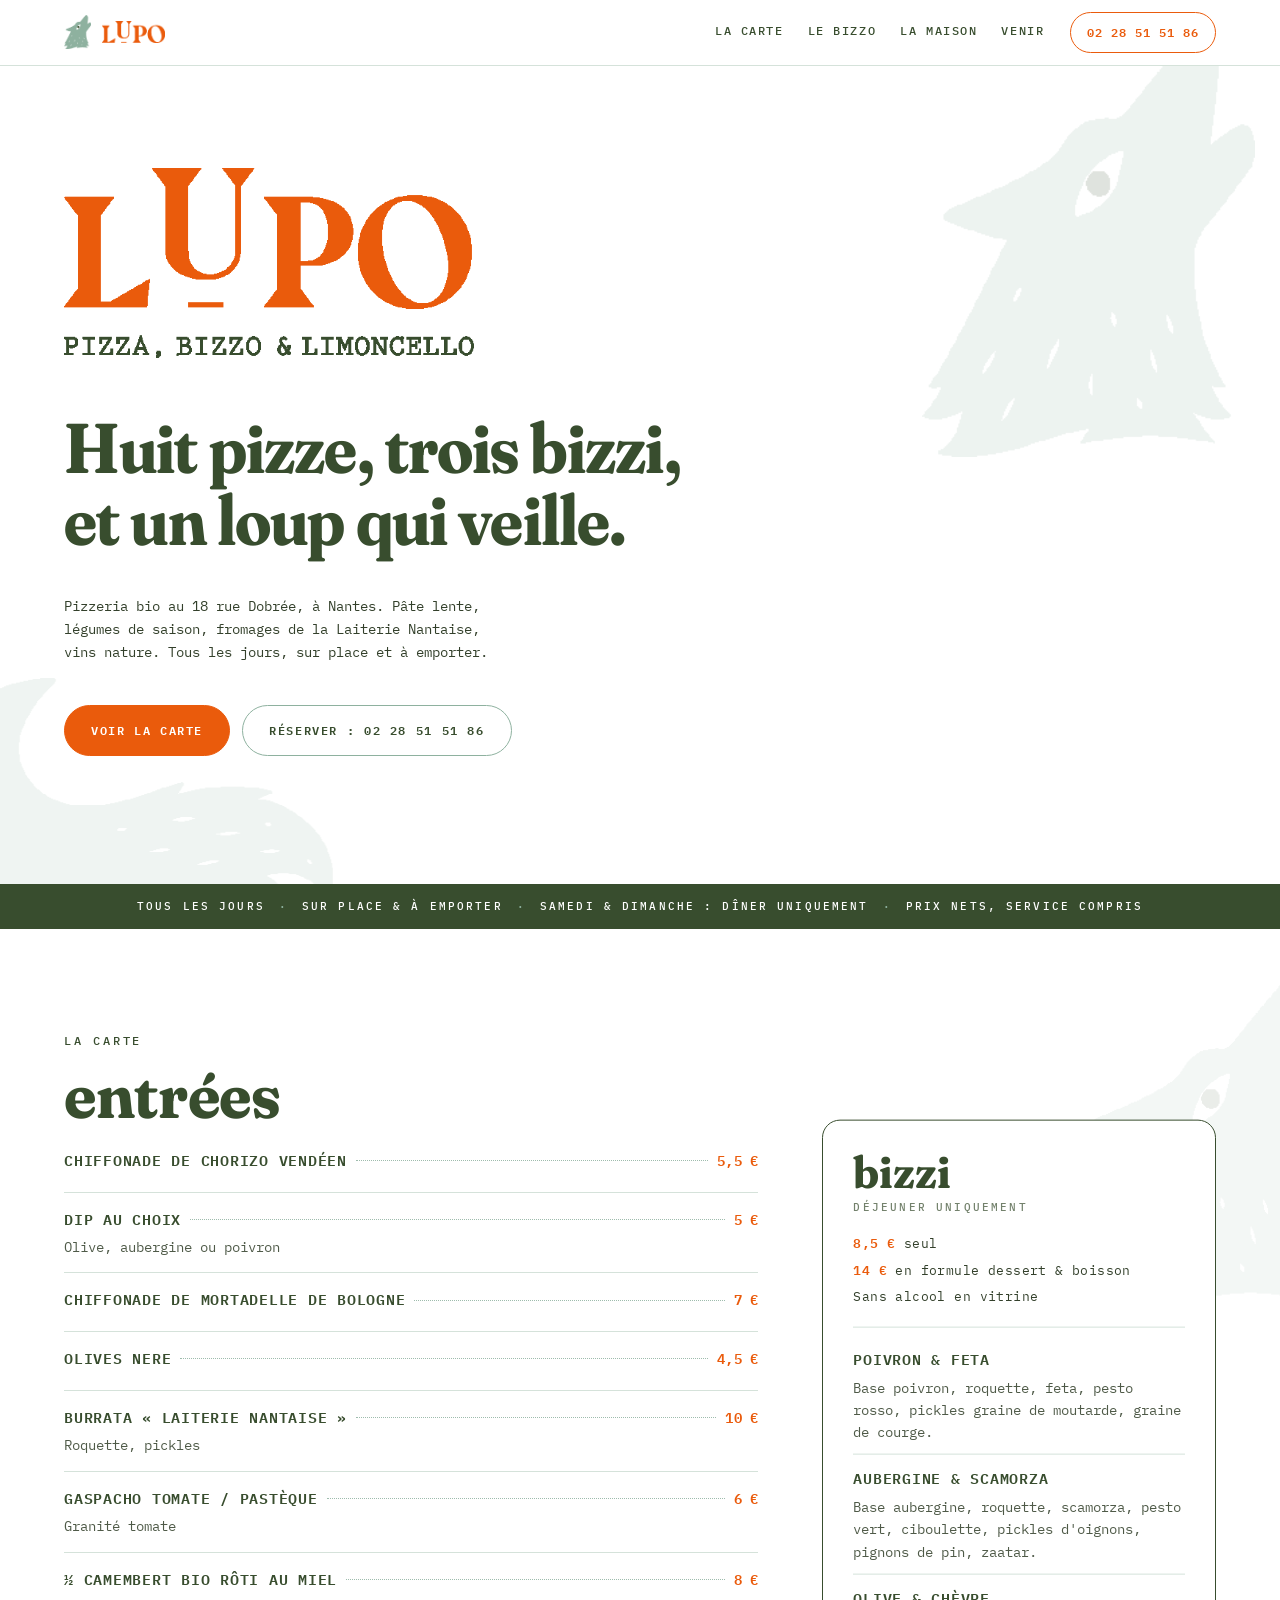
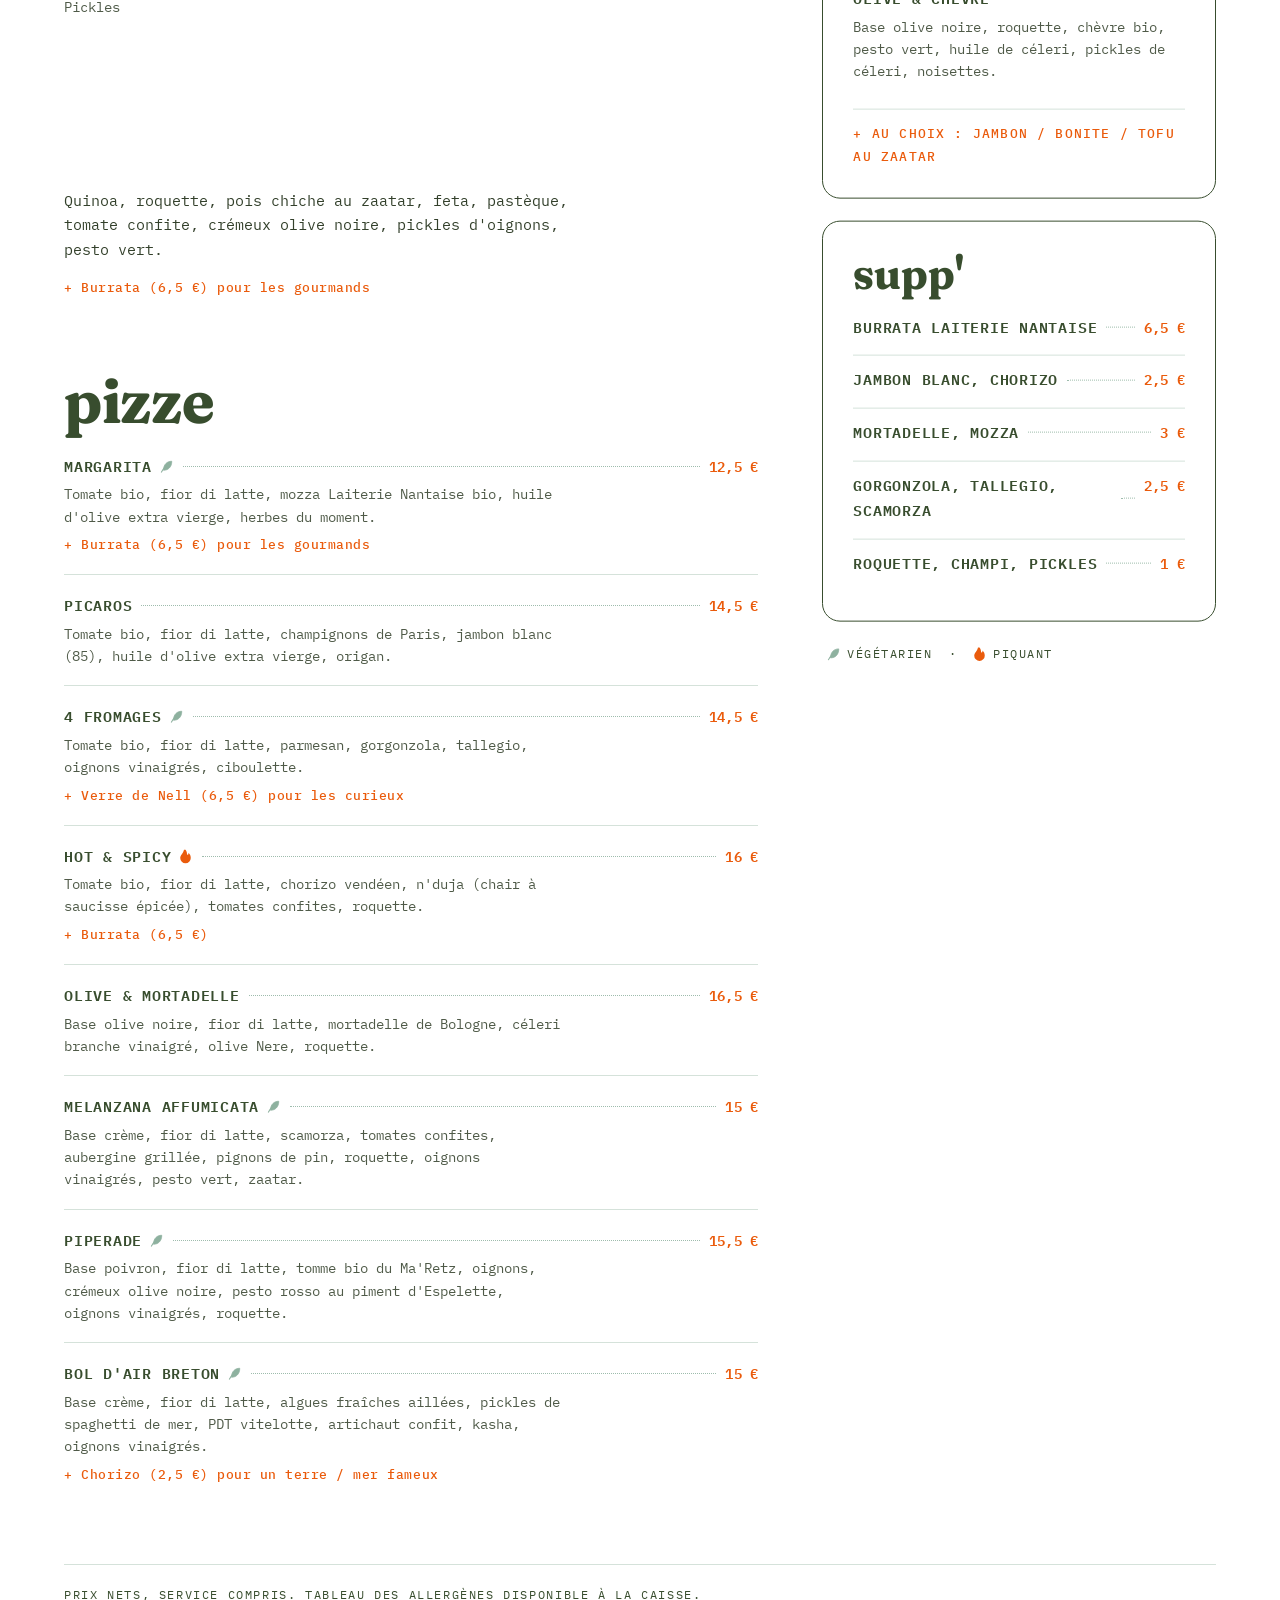
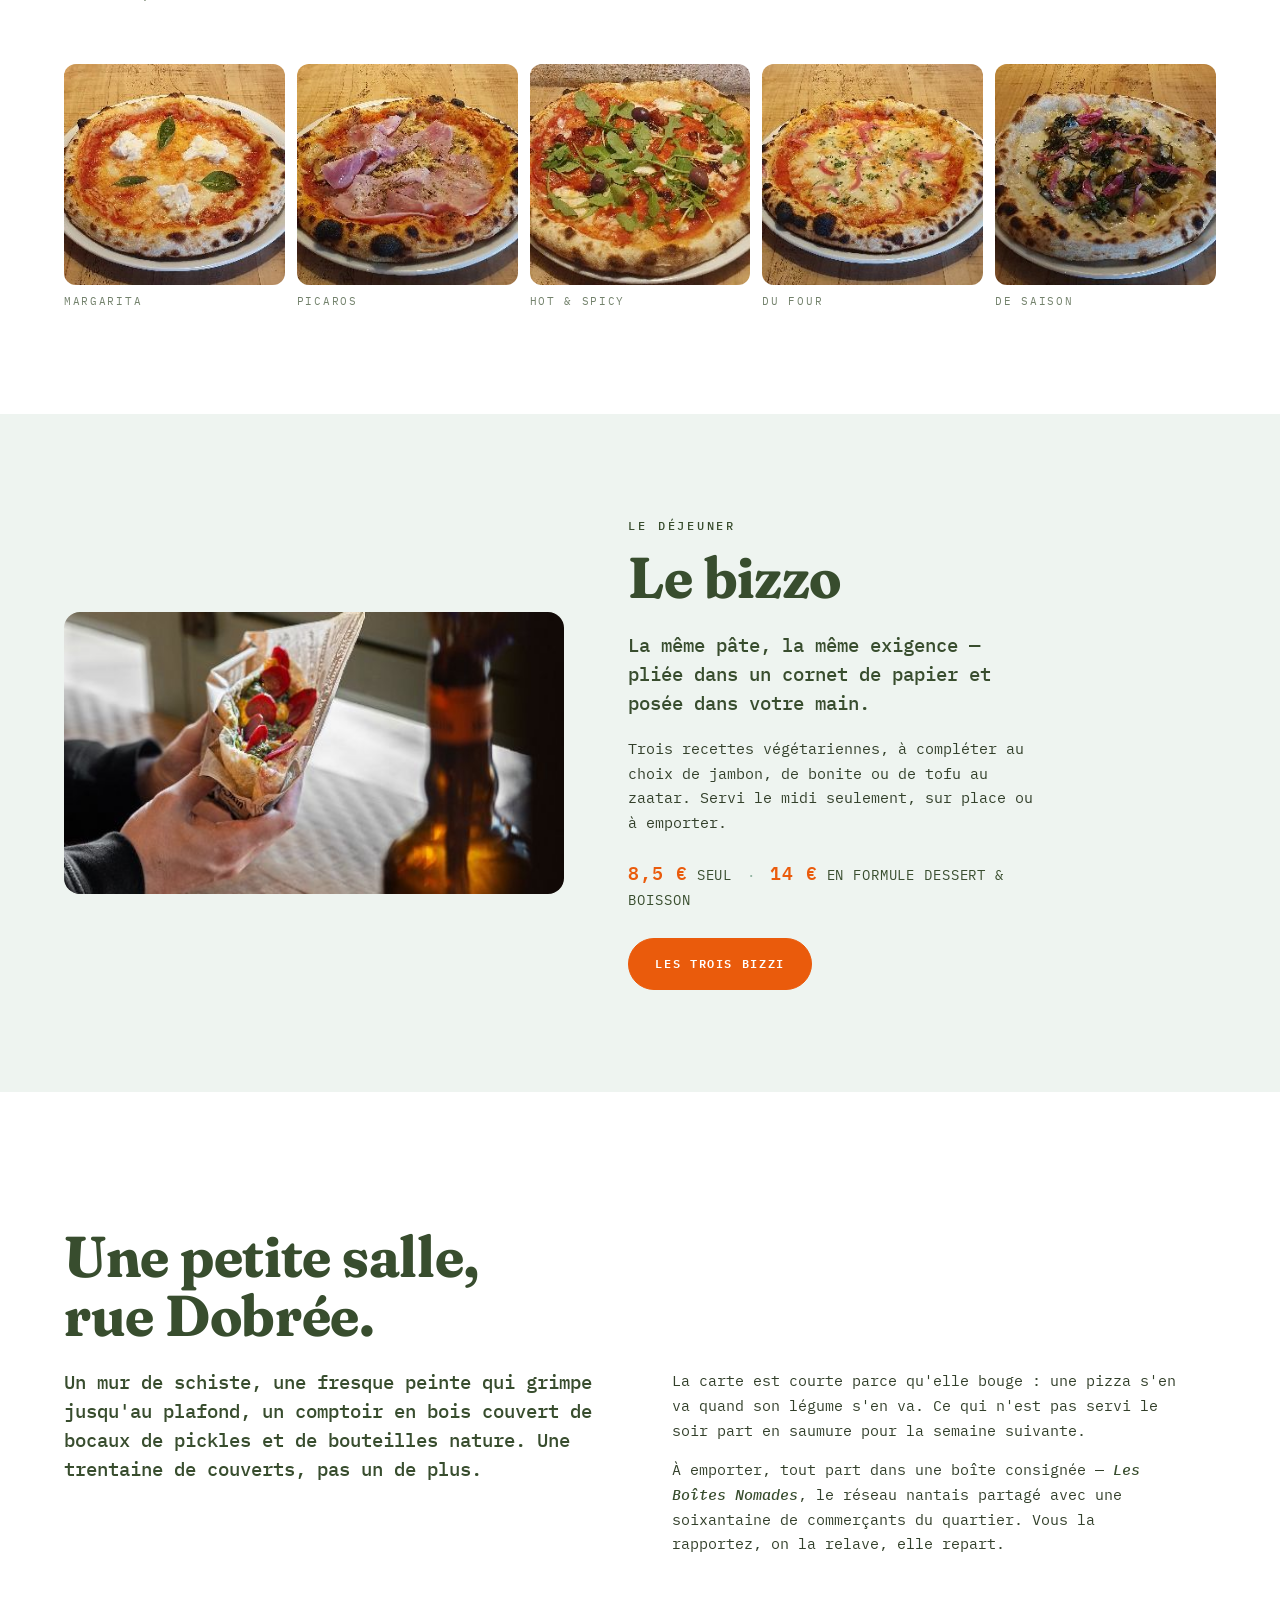
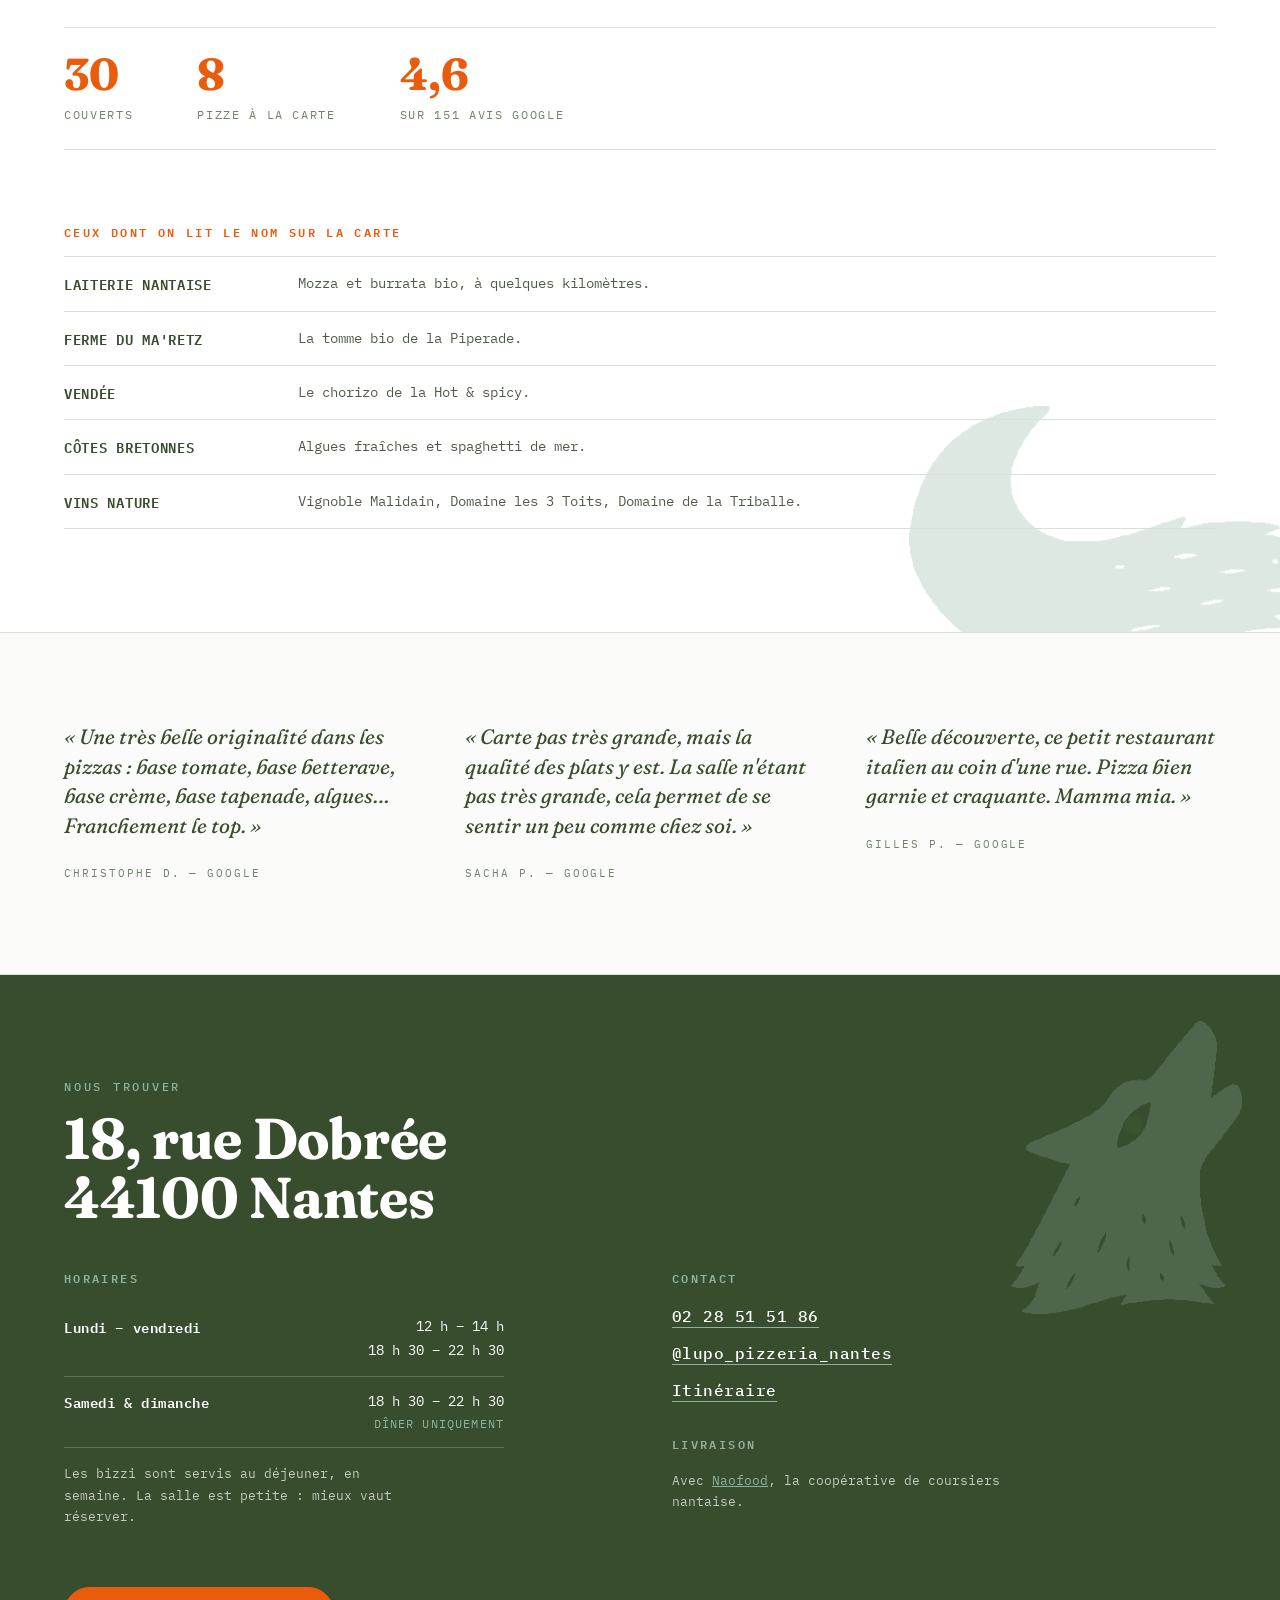
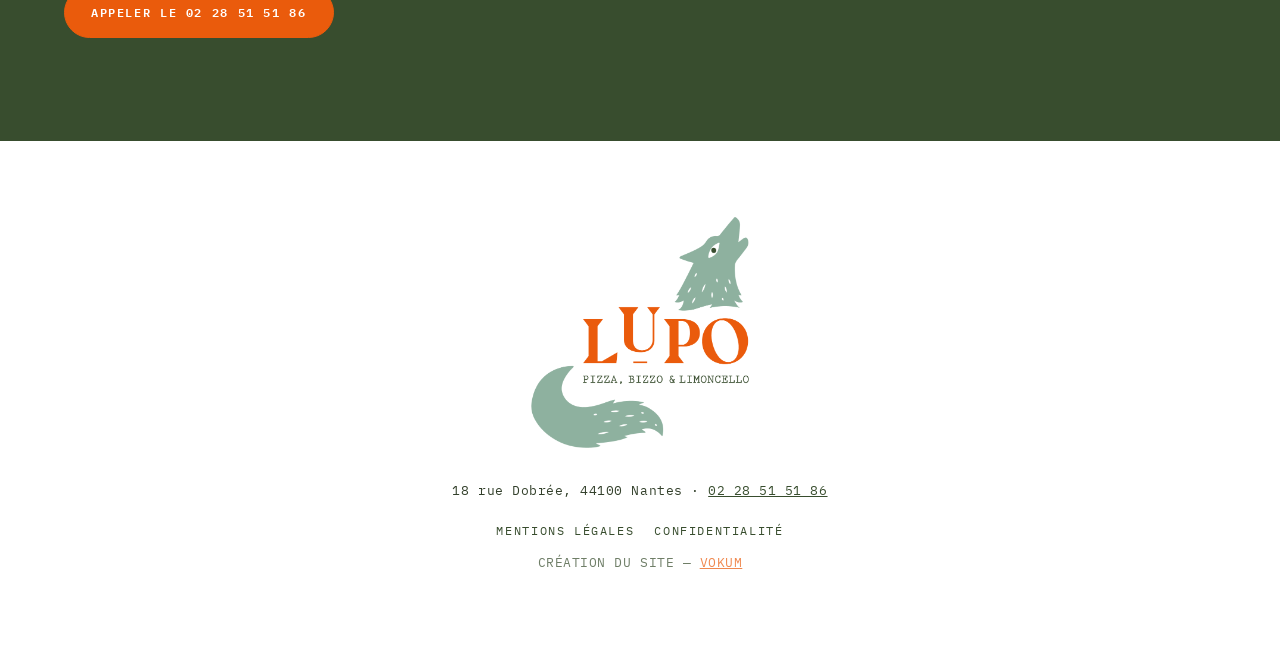
==== index.html @ 1aa76baa "Site Lupo — pizzeria, 18 rue Dobrée Nantes DA « La carte du loup » : palette et typographie tirées d" ====
<!DOCTYPE html>
<html lang="fr">
<head>
<meta charset="UTF-8">
<meta name="viewport" content="width=device-width, initial-scale=1.0">
<title>Lupo — Pizza, bizzo &amp; limoncello · 18 rue Dobrée, Nantes</title>
<meta name="description" content="Lupo, pizzeria bio au 18 rue Dobrée à Nantes. Huit pizze de 12,50 € à 16,50 €, entrées, salade, et les bizzi du déjeuner à 8,50 €. Tous les jours sur place et à emporter.">
<link rel="canonical" href="https://lupo-nantes.fr/">
<meta property="og:type" content="restaurant">
<meta property="og:title" content="Lupo — Pizza, bizzo &amp; limoncello, Nantes">
<meta property="og:description" content="Pizzeria bio au 18 rue Dobrée, Nantes. Huit pizze de saison, les bizzi du déjeuner, vins nature.">
<meta property="og:image" content="https://lupo-nantes.fr/assets/logo-lupo.png">
<meta property="og:locale" content="fr_FR">
<meta name="theme-color" content="#FFFFFF">
<link rel="icon" href="data:image/svg+xml,%3Csvg xmlns='http://www.w3.org/2000/svg' viewBox='0 0 32 32'%3E%3Crect width='32' height='32' fill='%23EA5B0C'/%3E%3Cpath d='M6 24l6-14 3 5 4-9 2 7 4-3-2 8 3 6z' fill='%238EB19F'/%3E%3C/svg%3E">
<link rel="preload" as="image" href="assets/loup-tete.png">
<link rel="preload" as="image" href="assets/lupo-seul.png">
<link rel="preconnect" href="https://fonts.googleapis.com">
<link rel="preconnect" href="https://fonts.gstatic.com" crossorigin>
<link href="https://fonts.googleapis.com/css2?family=Fraunces:opsz,wght,SOFT,WONK@9..144,300..900,0..100,0..1&family=IBM+Plex+Mono:wght@300;400;500;600&display=swap" rel="stylesheet">
<link rel="stylesheet" href="styles.css">
<script type="application/ld+json">
{
  "@context": "https://schema.org",
  "@type": "Restaurant",
  "name": "Lupo",
  "alternateName": "Lupo — Pizza, bizzo & limoncello",
  "servesCuisine": ["Pizza", "Italien"],
  "priceRange": "€€",
  "telephone": "+33228515186",
  "url": "https://lupo-nantes.fr/",
  "sameAs": ["https://www.instagram.com/lupo_pizzeria_nantes/"],
  "image": "https://lupo-nantes.fr/assets/logo-lupo.png",
  "address": {
    "@type": "PostalAddress",
    "streetAddress": "18 rue Dobrée",
    "addressLocality": "Nantes",
    "postalCode": "44100",
    "addressCountry": "FR"
  },
  "geo": { "@type": "GeoCoordinates", "latitude": 47.2101079, "longitude": -1.5704548 },
  "acceptsReservations": "True",
  "aggregateRating": { "@type": "AggregateRating", "ratingValue": "4.6", "reviewCount": "151" },
  "openingHoursSpecification": [
    { "@type": "OpeningHoursSpecification", "dayOfWeek": ["Monday","Tuesday","Wednesday","Thursday","Friday"], "opens": "12:00", "closes": "14:00" },
    { "@type": "OpeningHoursSpecification", "dayOfWeek": ["Monday","Tuesday","Wednesday","Thursday","Friday","Saturday","Sunday"], "opens": "18:30", "closes": "22:30" }
  ]
}
</script>
</head>
<body>

<div class="intro" id="intro" aria-hidden="true">
  <div class="intro-fond"></div>
  <div class="intro-panneau">
    <img class="intro-loup" src="assets/loup-tete.png" alt="" width="248" height="316">
    <img class="intro-mot" src="assets/lupo-seul.png" alt="" width="555" height="192">
    <div class="intro-trait"></div>
    <p class="intro-sign">Pizza, bizzo &amp; limoncello</p>
  </div>
</div>

<a class="skip" href="#carte">Aller à la carte</a>

<header class="tete" id="haut">
  <a class="marque" href="#haut" aria-label="Lupo — accueil">
    <img src="assets/loup-tete.png" alt="" width="248" height="316" class="marque-loup">
    <img src="assets/lupo-seul.png" alt="Lupo" width="555" height="192" class="marque-mot">
  </a>
  <nav class="nav" aria-label="Navigation principale">
    <a href="#carte">La carte</a>
    <a href="#bizzo">Le bizzo</a>
    <a href="#maison">La maison</a>
    <a href="#venir">Venir</a>
  </nav>
  <a class="tel" href="tel:+33228515186">02 28 51 51 86</a>
</header>

<main>

<!-- ═══ HERO ═══ -->
<section class="hero" aria-labelledby="h1">
  <img class="filigrane filigrane-tete" src="assets/loup-tete.png" alt="" width="248" height="316" aria-hidden="true">
  <img class="filigrane filigrane-queue" src="assets/loup-queue.png" alt="" width="445" height="277" aria-hidden="true">

  <div class="hero-in">
    <img class="hero-logo" src="assets/mot-lupo.png" alt="Lupo — pizza, bizzo &amp; limoncello" width="558" height="259">
    <h1 id="h1" class="hero-titre">Huit pizze, trois bizzi,<br>et un loup qui veille.</h1>
    <p class="hero-lede">Pizzeria bio au 18&nbsp;rue&nbsp;Dobrée, à Nantes. Pâte lente, légumes de saison, fromages de la Laiterie&nbsp;Nantaise, vins nature. Tous les jours, sur place et à emporter.</p>
    <div class="hero-actions">
      <a class="bt bt-plein" href="#carte">Voir la carte</a>
      <a class="bt bt-vide" href="tel:+33228515186">Réserver&nbsp;: 02 28 51 51 86</a>
    </div>
  </div>
</section>

<!-- ═══ BANDEAU ═══ -->
<div class="bandeau">
  <p><span>Tous les jours</span><i aria-hidden="true">·</i><span>Sur place &amp; à emporter</span><i aria-hidden="true">·</i><span>Samedi &amp; dimanche&nbsp;: dîner uniquement</span><i aria-hidden="true">·</i><span>Prix nets, service compris</span></p>
</div>

<!-- ═══ LA CARTE ═══ -->
<section class="carte" id="carte" aria-labelledby="t-carte">
  <img class="filigrane filigrane-carte" src="assets/loup-tete.png" alt="" width="248" height="316" aria-hidden="true">

  <p class="oeil">La carte</p>
  <h2 id="t-carte" class="sr">La carte</h2>

  <div class="carte-grille">

    <div class="carte-col">

      <!-- entrées -->
      <section class="bloc" aria-labelledby="t-entrees">
        <h3 id="t-entrees" class="display">entrées</h3>
        <ul class="liste" role="list">
          <li><p class="ligne"><span class="nom">Chiffonade de chorizo vendéen</span><span class="fil" aria-hidden="true"></span><span class="prix">5,5 €</span></p></li>
          <li><p class="ligne"><span class="nom">Dip au choix</span><span class="fil" aria-hidden="true"></span><span class="prix">5 €</span></p><p class="ing">Olive, aubergine ou poivron</p></li>
          <li><p class="ligne"><span class="nom">Chiffonade de mortadelle de Bologne</span><span class="fil" aria-hidden="true"></span><span class="prix">7 €</span></p></li>
          <li><p class="ligne"><span class="nom">Olives Nere</span><span class="fil" aria-hidden="true"></span><span class="prix">4,5 €</span></p></li>
          <li><p class="ligne"><span class="nom">Burrata « Laiterie Nantaise »</span><span class="fil" aria-hidden="true"></span><span class="prix">10 €</span></p><p class="ing">Roquette, pickles</p></li>
          <li><p class="ligne"><span class="nom">Gaspacho tomate / pastèque</span><span class="fil" aria-hidden="true"></span><span class="prix">6 €</span></p><p class="ing">Granité tomate</p></li>
          <li><p class="ligne"><span class="nom">½ camembert bio rôti au miel</span><span class="fil" aria-hidden="true"></span><span class="prix">8 €</span></p><p class="ing">Pickles</p></li>
        </ul>
      </section>

      <!-- salade -->
      <section class="bloc" aria-labelledby="t-salade">
        <h3 id="t-salade" class="display">salade <span class="display-prix">15 €</span></h3>
        <p class="ing ing-large">Quinoa, roquette, pois chiche au zaatar, feta, pastèque, tomate confite, crémeux olive noire, pickles d'oignons, pesto vert.</p>
        <p class="plus">+ Burrata (6,5 €) pour les gourmands</p>
      </section>

      <!-- pizze -->
      <section class="bloc" aria-labelledby="t-pizze">
        <h3 id="t-pizze" class="display">pizze</h3>
        <ul class="liste liste-pizze" role="list">

          <li>
            <p class="ligne"><span class="nom">Margarita <svg class="pic pic-veg" viewBox="0 0 20 20" aria-label="végétarien" role="img"><path d="M17 3c0 8-5 12-11 12 0-8 5-12 11-12z"/><path d="M3 18C6 12 11 7 16 4" fill="none" stroke-width="1.4"/></svg></span><span class="fil" aria-hidden="true"></span><span class="prix">12,5 €</span></p>
            <p class="ing">Tomate bio, fior di latte, mozza Laiterie Nantaise bio, huile d'olive extra vierge, herbes du moment.</p>
            <p class="plus">+ Burrata (6,5 €) pour les gourmands</p>
          </li>

          <li>
            <p class="ligne"><span class="nom">Picaros</span><span class="fil" aria-hidden="true"></span><span class="prix">14,5 €</span></p>
            <p class="ing">Tomate bio, fior di latte, champignons de Paris, jambon blanc (85), huile d'olive extra vierge, origan.</p>
          </li>

          <li>
            <p class="ligne"><span class="nom">4 fromages <svg class="pic pic-veg" viewBox="0 0 20 20" aria-label="végétarien" role="img"><path d="M17 3c0 8-5 12-11 12 0-8 5-12 11-12z"/><path d="M3 18C6 12 11 7 16 4" fill="none" stroke-width="1.4"/></svg></span><span class="fil" aria-hidden="true"></span><span class="prix">14,5 €</span></p>
            <p class="ing">Tomate bio, fior di latte, parmesan, gorgonzola, tallegio, oignons vinaigrés, ciboulette.</p>
            <p class="plus">+ Verre de Nell (6,5 €) pour les curieux</p>
          </li>

          <li>
            <p class="ligne"><span class="nom">Hot &amp; spicy <svg class="pic pic-feu" viewBox="0 0 20 20" aria-label="piquant" role="img"><path d="M10 1c3 4 1 5 3 7 1-1 1-2 1-3 2 2 3 4 3 7a7 7 0 1 1-14 0c0-4 4-6 5-11z"/></svg></span><span class="fil" aria-hidden="true"></span><span class="prix">16 €</span></p>
            <p class="ing">Tomate bio, fior di latte, chorizo vendéen, n'duja (chair à saucisse épicée), tomates confites, roquette.</p>
            <p class="plus">+ Burrata (6,5 €)</p>
          </li>

          <li>
            <p class="ligne"><span class="nom">Olive &amp; mortadelle</span><span class="fil" aria-hidden="true"></span><span class="prix">16,5 €</span></p>
            <p class="ing">Base olive noire, fior di latte, mortadelle de Bologne, céleri branche vinaigré, olive Nere, roquette.</p>
          </li>

          <li>
            <p class="ligne"><span class="nom">Melanzana affumicata <svg class="pic pic-veg" viewBox="0 0 20 20" aria-label="végétarien" role="img"><path d="M17 3c0 8-5 12-11 12 0-8 5-12 11-12z"/><path d="M3 18C6 12 11 7 16 4" fill="none" stroke-width="1.4"/></svg></span><span class="fil" aria-hidden="true"></span><span class="prix">15 €</span></p>
            <p class="ing">Base crème, fior di latte, scamorza, tomates confites, aubergine grillée, pignons de pin, roquette, oignons vinaigrés, pesto vert, zaatar.</p>
          </li>

          <li>
            <p class="ligne"><span class="nom">Piperade <svg class="pic pic-veg" viewBox="0 0 20 20" aria-label="végétarien" role="img"><path d="M17 3c0 8-5 12-11 12 0-8 5-12 11-12z"/><path d="M3 18C6 12 11 7 16 4" fill="none" stroke-width="1.4"/></svg></span><span class="fil" aria-hidden="true"></span><span class="prix">15,5 €</span></p>
            <p class="ing">Base poivron, fior di latte, tomme bio du Ma'Retz, oignons, crémeux olive noire, pesto rosso au piment d'Espelette, oignons vinaigrés, roquette.</p>
          </li>

          <li>
            <p class="ligne"><span class="nom">Bol d'air breton <svg class="pic pic-veg" viewBox="0 0 20 20" aria-label="végétarien" role="img"><path d="M17 3c0 8-5 12-11 12 0-8 5-12 11-12z"/><path d="M3 18C6 12 11 7 16 4" fill="none" stroke-width="1.4"/></svg></span><span class="fil" aria-hidden="true"></span><span class="prix">15 €</span></p>
            <p class="ing">Base crème, fior di latte, algues fraîches aillées, pickles de spaghetti de mer, PDT vitelotte, artichaut confit, kasha, oignons vinaigrés.</p>
            <p class="plus">+ Chorizo (2,5 €) pour un terre / mer fameux</p>
          </li>

        </ul>
      </section>
    </div>

    <aside class="carte-cote" aria-label="Bizzi et suppléments">

      <section class="cadre" aria-labelledby="t-bizzi">
        <div class="cadre-tete">
          <h3 id="t-bizzi" class="display">bizzi</h3>
          <p class="mention">Déjeuner uniquement</p>
        </div>
        <ul class="tarifs" role="list">
          <li><strong>8,5 €</strong> seul</li>
          <li><strong>14 €</strong> en formule dessert &amp; boisson</li>
          <li>Sans alcool en vitrine</li>
        </ul>
        <ul class="liste liste-serree" role="list">
          <li>
            <p class="ligne"><span class="nom">Poivron &amp; feta</span></p>
            <p class="ing">Base poivron, roquette, feta, pesto rosso, pickles graine de moutarde, graine de courge.</p>
          </li>
          <li>
            <p class="ligne"><span class="nom">Aubergine &amp; scamorza</span></p>
            <p class="ing">Base aubergine, roquette, scamorza, pesto vert, ciboulette, pickles d'oignons, pignons de pin, zaatar.</p>
          </li>
          <li>
            <p class="ligne"><span class="nom">Olive &amp; chèvre</span></p>
            <p class="ing">Base olive noire, roquette, chèvre bio, pesto vert, huile de céleri, pickles de céleri, noisettes.</p>
          </li>
        </ul>
        <p class="plus plus-fort">+ Au choix&nbsp;: jambon / bonite / tofu au zaatar</p>
      </section>

      <section class="cadre" aria-labelledby="t-supp">
        <h3 id="t-supp" class="display">supp'</h3>
        <ul class="liste liste-serree" role="list">
          <li><p class="ligne"><span class="nom">Burrata Laiterie Nantaise</span><span class="fil" aria-hidden="true"></span><span class="prix">6,5 €</span></p></li>
          <li><p class="ligne"><span class="nom">Jambon blanc, chorizo</span><span class="fil" aria-hidden="true"></span><span class="prix">2,5 €</span></p></li>
          <li><p class="ligne"><span class="nom">Mortadelle, mozza</span><span class="fil" aria-hidden="true"></span><span class="prix">3 €</span></p></li>
          <li><p class="ligne"><span class="nom">Gorgonzola, tallegio, scamorza</span><span class="fil" aria-hidden="true"></span><span class="prix">2,5 €</span></p></li>
          <li><p class="ligne"><span class="nom">Roquette, champi, pickles</span><span class="fil" aria-hidden="true"></span><span class="prix">1 €</span></p></li>
        </ul>
      </section>

      <p class="legende"><svg class="pic pic-veg" viewBox="0 0 20 20" aria-hidden="true"><path d="M17 3c0 8-5 12-11 12 0-8 5-12 11-12z"/><path d="M3 18C6 12 11 7 16 4" fill="none" stroke-width="1.4"/></svg> Végétarien &nbsp;·&nbsp; <svg class="pic pic-feu" viewBox="0 0 20 20" aria-hidden="true"><path d="M10 1c3 4 1 5 3 7 1-1 1-2 1-3 2 2 3 4 3 7a7 7 0 1 1-14 0c0-4 4-6 5-11z"/></svg> Piquant</p>
    </aside>

  </div>

  <p class="pied-carte">Prix nets, service compris. Tableau des allergènes disponible à la caisse.</p>

  <div class="planche" aria-label="Quelques pizze de la carte">
    <figure><img src="photos/margarita.jpg" alt="Margarita : tomate bio, fior di latte, mozza Laiterie Nantaise" width="256" height="256" loading="lazy" decoding="async"><figcaption>Margarita</figcaption></figure>
    <figure><img src="photos/picaros.jpg" alt="Picaros : champignons de Paris et jambon blanc" width="256" height="256" loading="lazy" decoding="async"><figcaption>Picaros</figcaption></figure>
    <figure><img src="photos/hot-spicy.jpg" alt="Hot &amp; spicy : chorizo vendéen, n'duja, roquette" width="256" height="256" loading="lazy" decoding="async"><figcaption>Hot &amp; spicy</figcaption></figure>
    <figure><img src="photos/pizza-03.jpg" alt="Pizza sortie du four chez Lupo" width="256" height="256" loading="lazy" decoding="async"><figcaption>Du four</figcaption></figure>
    <figure><img src="photos/pizza-05.jpg" alt="Pizza de saison chez Lupo" width="256" height="256" loading="lazy" decoding="async"><figcaption>De saison</figcaption></figure>
  </div>
</section>

<!-- ═══ LE BIZZO ═══ -->
<section class="bizzo" id="bizzo" aria-labelledby="t-bizzo">
  <figure class="bizzo-img">
    <img src="photos/bizzo.jpg" alt="Un bizzo Lupo, plié dans son cornet de papier et tenu à la main" width="480" height="270" loading="lazy" decoding="async">
  </figure>
  <div class="bizzo-txt">
    <p class="oeil">Le déjeuner</p>
    <h2 id="t-bizzo" class="display display-h2">Le bizzo</h2>
    <p class="chapo">La même pâte, la même exigence — pliée dans un cornet de papier et posée dans votre main.</p>
    <p class="ing ing-large">Trois recettes végétariennes, à compléter au choix de jambon, de bonite ou de tofu au zaatar. Servi le midi seulement, sur place ou à emporter.</p>
    <p class="prix-fort"><strong>8,5 €</strong> seul <i aria-hidden="true">·</i> <strong>14 €</strong> en formule dessert &amp; boisson</p>
    <a class="bt bt-plein" href="#carte">Les trois bizzi</a>
  </div>
</section>

<!-- ═══ LA MAISON ═══ -->
<section class="maison" id="maison" aria-labelledby="t-maison">
  <img class="filigrane filigrane-maison" src="assets/loup-queue.png" alt="" width="445" height="277" aria-hidden="true">
  <div class="maison-in">
    <p class="oeil">La maison</p>
    <h2 id="t-maison" class="display display-h2">Une petite salle,<br>rue Dobrée.</h2>

    <div class="maison-cols">
      <p class="chapo">Un mur de schiste, une fresque peinte qui grimpe jusqu'au plafond, un comptoir en bois couvert de bocaux de pickles et de bouteilles nature. Une trentaine de couverts, pas un de plus.</p>
      <div>
        <p class="ing ing-large">La carte est courte parce qu'elle bouge&nbsp;: une pizza s'en va quand son légume s'en va. Ce qui n'est pas servi le soir part en saumure pour la semaine suivante.</p>
        <p class="ing ing-large">À emporter, tout part dans une boîte consignée — <em>Les Boîtes Nomades</em>, le réseau nantais partagé avec une soixantaine de commerçants du quartier. Vous la rapportez, on la relave, elle repart.</p>
      </div>
    </div>

    <ul class="chiffres" role="list">
      <li><strong>30</strong><span>couverts</span></li>
      <li><strong>8</strong><span>pizze à la carte</span></li>
      <li><strong>4,6</strong><span>sur 151 avis Google</span></li>
    </ul>

    <h3 class="sous-titre">Ceux dont on lit le nom sur la carte</h3>
    <ul class="meute" role="list">
      <li><span class="mn">Laiterie Nantaise</span><span class="md">Mozza et burrata bio, à quelques kilomètres.</span></li>
      <li><span class="mn">Ferme du Ma'Retz</span><span class="md">La tomme bio de la Piperade.</span></li>
      <li><span class="mn">Vendée</span><span class="md">Le chorizo de la Hot &amp; spicy.</span></li>
      <li><span class="mn">Côtes bretonnes</span><span class="md">Algues fraîches et spaghetti de mer.</span></li>
      <li><span class="mn">Vins nature</span><span class="md">Vignoble Malidain, Domaine les 3 Toits, Domaine de la Triballe.</span></li>
    </ul>
  </div>
</section>

<!-- ═══ AVIS ═══ -->
<section class="avis" aria-labelledby="t-avis">
  <h2 id="t-avis" class="sr">Ce qu'on en dit</h2>
  <blockquote>
    <p>Une très belle originalité dans les pizzas&nbsp;: base tomate, base betterave, base crème, base tapenade, algues… Franchement le top.</p>
    <cite>Christophe D. — Google</cite>
  </blockquote>
  <blockquote>
    <p>Carte pas très grande, mais la qualité des plats y est. La salle n'étant pas très grande, cela permet de se sentir un peu comme chez soi.</p>
    <cite>Sacha P. — Google</cite>
  </blockquote>
  <blockquote>
    <p>Belle découverte, ce petit restaurant italien au coin d'une rue. Pizza bien garnie et craquante. Mamma mia.</p>
    <cite>Gilles P. — Google</cite>
  </blockquote>
</section>

<!-- ═══ VENIR ═══ -->
<section class="venir" id="venir" aria-labelledby="t-venir">
  <img class="filigrane filigrane-venir" src="assets/loup-tete.png" alt="" width="248" height="316" aria-hidden="true">
  <div class="venir-in">
    <p class="oeil oeil-clair">Nous trouver</p>
    <h2 id="t-venir" class="display display-h2">18, rue Dobrée<br>44100 Nantes</h2>

    <div class="venir-cols">
      <div>
        <h3 class="sous-titre sous-titre-clair">Horaires</h3>
        <table class="horaires">
          <tbody>
            <tr><th scope="row">Lundi – vendredi</th><td>12 h – 14 h<br>18 h 30 – 22 h 30</td></tr>
            <tr><th scope="row">Samedi &amp; dimanche</th><td>18 h 30 – 22 h 30<br><span class="note">Dîner uniquement</span></td></tr>
          </tbody>
        </table>
        <p class="note">Les bizzi sont servis au déjeuner, en semaine. La salle est petite&nbsp;: mieux vaut réserver.</p>
      </div>
      <div>
        <h3 class="sous-titre sous-titre-clair">Contact</h3>
        <p class="lien-fort"><a href="tel:+33228515186">02 28 51 51 86</a></p>
        <p class="lien-fort"><a href="https://www.instagram.com/lupo_pizzeria_nantes/" target="_blank" rel="noopener">@lupo_pizzeria_nantes</a></p>
        <p class="lien-fort"><a href="https://www.google.com/maps/search/?api=1&amp;query=Lupo%2C+18+rue+Dobr%C3%A9e%2C+44100+Nantes" target="_blank" rel="noopener">Itinéraire</a></p>
        <h3 class="sous-titre sous-titre-clair sous-titre-espace">Livraison</h3>
        <p class="note">Avec <a href="https://naofood.coopcycle.org/fr/restaurant/170-lupo" target="_blank" rel="noopener">Naofood</a>, la coopérative de coursiers nantaise.</p>
      </div>
    </div>

    <a class="bt bt-orange" href="tel:+33228515186">Appeler le 02 28 51 51 86</a>
  </div>
</section>

</main>

<footer class="pied">
  <img class="pied-logo" src="assets/logo-lupo.png" alt="Lupo — pizza, bizzo &amp; limoncello" width="732" height="777" loading="lazy">
  <p>18 rue Dobrée, 44100 Nantes · <a href="tel:+33228515186">02 28 51 51 86</a></p>
  <nav class="pied-legal" aria-label="Liens légaux">
    <a href="mentions-legales.html">Mentions légales</a>
    <a href="confidentialite.html">Confidentialité</a>
  </nav>
  <p class="pied-credit">Création du site — <a href="https://vokumagency.com" target="_blank" rel="noopener">Vokum</a></p>
</footer>

<nav class="pouce" aria-label="Actions rapides">
  <a href="tel:+33228515186">Appeler</a>
  <a href="#carte">La carte</a>
  <a href="https://www.google.com/maps/search/?api=1&amp;query=Lupo%2C+18+rue+Dobr%C3%A9e%2C+44100+Nantes" target="_blank" rel="noopener">Itinéraire</a>
</nav>

<script src="script.js"></script>
</body>
</html>
---- styles.css ----
/* ═══════════════════════════════════════════
   LUPO — « La carte du loup »
   Blanc, sauge, orange. Fraunces + IBM Plex Mono.
   Palette relevée directement sur le logo.
   ═══════════════════════════════════════════ */

:root{
  --blanc:#FFFFFF;
  --papier:#FBFCFA;
  --sauge:#8EB19F;
  --sauge-clair:#D5E2DA;
  --sauge-pale:#EEF4F0;
  --orange:#EA5B0C;
  --vert:#384D2E;
  --vert-fonce:#2A3A22;
  --encre:#33402B;

  --gap:clamp(20px,5vw,72px);
  --ease:cubic-bezier(.2,.6,.3,1);

  --mono:"IBM Plex Mono",ui-monospace,SFMono-Regular,Menlo,monospace;
  --disp:"Fraunces",Georgia,serif;
}

*,*::before,*::after{box-sizing:border-box}
html{scroll-behavior:smooth}
body{
  margin:0;
  background:var(--blanc);
  color:var(--encre);
  font-family:var(--mono);
  font-size:clamp(13.5px,.92vw,15px);
  line-height:1.7;
  font-weight:400;
  -webkit-font-smoothing:antialiased;
  overflow-x:hidden;
}
img{max-width:100%;height:auto;display:block}
a{color:inherit}
p{margin:0 0 1em}
h1,h2,h3{margin:0}

.sr,.skip{position:absolute;width:1px;height:1px;overflow:hidden;clip:rect(0 0 0 0);white-space:nowrap}
.skip:focus{position:fixed;top:10px;left:10px;width:auto;height:auto;clip:auto;z-index:99;background:var(--vert);color:#fff;padding:10px 16px}

/* ── Titrage Fraunces ───────────────────── */
.display{
  font-family:var(--disp);
  font-weight:700;
  font-variation-settings:"SOFT" 60,"WONK" 1,"opsz" 72;
  color:var(--vert);
  letter-spacing:-.005em;
  line-height:.95;
  font-size:clamp(2.4rem,5.6vw,4rem);
  margin:0 0 .35em;
}
.display-h2{font-size:clamp(2.2rem,5vw,3.6rem);line-height:1.02;margin-bottom:.4em}
.display-prix{
  font-family:var(--mono);font-size:.3em;font-weight:500;
  color:var(--orange);vertical-align:.55em;margin-left:.35em;letter-spacing:0;
}

.oeil{
  font-size:.72rem;letter-spacing:.24em;text-transform:uppercase;font-weight:500;
  color:var(--vert);opacity:.75;margin:0 0 1.2em;
}
.oeil-clair{color:var(--sauge);opacity:1}

.sous-titre{
  font-family:var(--mono);font-size:.74rem;font-weight:600;
  letter-spacing:.2em;text-transform:uppercase;color:var(--orange);
  margin:0 0 1.2em;
}
.sous-titre-clair{color:var(--sauge)}
.sous-titre-espace{margin-top:2.6em}

/* ── Filigranes loup ────────────────────── */
.filigrane{position:absolute;pointer-events:none;user-select:none;z-index:0}
.filigrane-tete{
  top:-4%;right:2%;width:clamp(180px,26vw,420px);
  opacity:.16;will-change:transform;
}
.filigrane-queue{
  bottom:-6%;left:-6%;width:clamp(220px,32vw,520px);
  opacity:.14;will-change:transform;
}
.filigrane-carte{top:2%;right:-4%;width:clamp(160px,20vw,300px);opacity:.1}
.filigrane-maison{bottom:-4%;right:-5%;width:clamp(250px,34vw,560px);opacity:.3}
.filigrane-venir{top:6%;right:3%;width:clamp(150px,18vw,280px);opacity:.12}

/* ── En-tête ────────────────────────────── */
.tete{
  position:sticky;top:0;z-index:60;
  display:flex;align-items:center;gap:26px;
  padding:12px var(--gap);
  background:rgba(255,255,255,.93);
  border-bottom:1px solid var(--sauge-clair);
}
@supports (backdrop-filter:blur(1px)){.tete{backdrop-filter:blur(12px)}}
.marque{display:flex;align-items:center;gap:11px;text-decoration:none;flex:0 0 auto}
.marque-loup{width:auto;height:34px}
.marque-mot{width:auto;height:22px}
.nav{display:flex;gap:24px;margin-left:auto;font-size:.76rem;letter-spacing:.13em;text-transform:uppercase;font-weight:500}
.nav a{
  text-decoration:none;padding-bottom:3px;color:var(--vert);
  background-image:linear-gradient(var(--orange),var(--orange));
  background-size:0 1.5px;background-position:0 100%;background-repeat:no-repeat;
  transition:background-size .36s var(--ease);
}
.nav a:hover,.nav a:focus-visible{background-size:100% 1.5px}
.tel{
  flex:0 0 auto;text-decoration:none;font-size:.76rem;font-weight:600;letter-spacing:.08em;
  padding:9px 16px;border-radius:999px;border:1.5px solid var(--orange);color:var(--orange);
  transition:background .3s var(--ease),color .3s var(--ease);white-space:nowrap;
}
.tel:hover{background:var(--orange);color:#fff}
@media(max-width:1040px){.nav{display:none}.tel{margin-left:auto}}

/* ── Boutons ────────────────────────────── */
.bt{
  display:inline-block;text-decoration:none;
  font-size:.78rem;font-weight:600;letter-spacing:.13em;text-transform:uppercase;
  padding:14px 26px;border-radius:999px;border:1.5px solid var(--orange);
  transition:background .3s var(--ease),color .3s var(--ease),border-color .3s var(--ease);
}
.bt-plein{background:var(--orange);color:#fff}
.bt-plein:hover{background:var(--vert);border-color:var(--vert)}
.bt-vide{color:var(--vert);border-color:var(--sauge)}
.bt-vide:hover{background:var(--vert);border-color:var(--vert);color:#fff}
.bt-orange{background:var(--orange);color:#fff;border-color:var(--orange);margin-top:clamp(28px,4vw,46px)}
.bt-orange:hover{background:#fff;color:var(--vert);border-color:#fff}

/* ── Hero ───────────────────────────────── */
.hero{
  position:relative;overflow:hidden;
  padding:clamp(48px,8vw,110px) var(--gap) clamp(70px,10vw,130px);
}
.hero-in{position:relative;z-index:2;max-width:1180px;margin:0 auto}
.hero-logo{
  width:clamp(230px,32vw,420px);height:auto;
  margin-bottom:clamp(30px,4.5vw,54px);
}
.hero-titre{
  font-family:var(--disp);font-weight:700;
  font-variation-settings:"SOFT" 60,"WONK" 1,"opsz" 96;
  color:var(--vert);
  font-size:clamp(2.1rem,5.6vw,4.4rem);
  line-height:1.02;letter-spacing:-.012em;
  max-width:16ch;margin:0 0 .55em;
}
.hero-lede{max-width:56ch;font-size:1.02em;color:var(--encre)}
.hero-actions{display:flex;flex-wrap:wrap;gap:12px;margin-top:clamp(26px,3.5vw,40px)}

/* ── Bandeau ────────────────────────────── */
.bandeau{background:var(--vert);color:#fff;padding:13px var(--gap)}
.bandeau p{
  margin:0;text-align:center;
  font-size:.7rem;letter-spacing:.19em;text-transform:uppercase;font-weight:500;
  display:flex;flex-wrap:wrap;justify-content:center;gap:8px 14px;
}
.bandeau i{color:var(--sauge);font-style:normal}

/* ── La carte ───────────────────────────── */
.carte{
  position:relative;overflow:hidden;
  padding:clamp(56px,8vw,110px) var(--gap);
  max-width:1400px;margin:0 auto;
}
.carte > .oeil{position:relative;z-index:2}
.carte-grille{
  position:relative;z-index:2;
  display:grid;grid-template-columns:minmax(0,1.5fr) minmax(300px,.85fr);
  gap:clamp(32px,5vw,72px);align-items:start;
}
@media(max-width:960px){.carte-grille{grid-template-columns:1fr}}

.bloc{margin-bottom:clamp(44px,6vw,72px)}
.bloc:last-child{margin-bottom:0}

.liste{list-style:none;margin:0;padding:0}
.liste > li{
  padding:14px 0;
  border-top:1px solid var(--sauge-clair);
}
.liste > li:first-child{border-top:none;padding-top:0}
.liste-pizze > li{padding:18px 0}
.liste-serree > li{padding:11px 0}

.ligne{display:flex;align-items:baseline;gap:9px;margin:0 0 .3em}
.nom{
  flex:0 1 auto;min-width:0;font-weight:600;font-size:.94rem;
  letter-spacing:.05em;text-transform:uppercase;color:var(--vert);
  display:inline-flex;align-items:center;flex-wrap:wrap;gap:0 7px;
}
.fil{
  flex:1 1 auto;min-width:14px;height:1px;align-self:center;
  border-bottom:1px dotted var(--sauge);opacity:.85;
}
.prix{flex:0 0 auto;font-weight:600;font-size:.9rem;color:var(--orange);letter-spacing:.02em}

.ing{margin:0;font-size:.86rem;line-height:1.62;color:var(--encre);opacity:.86;max-width:62ch}
.ing-large{font-size:.95rem;max-width:56ch;opacity:1;margin-bottom:1em}
.ing em{font-style:italic;color:var(--vert);font-weight:500}

.plus{
  margin:.5em 0 0;font-size:.8rem;color:var(--orange);
  letter-spacing:.04em;font-weight:500;
}
.plus-fort{
  margin-top:1.2em;padding-top:1em;border-top:1px solid var(--sauge-clair);
  font-size:.82rem;text-transform:uppercase;letter-spacing:.09em;
}

/* pictos */
.pic{width:15px;height:15px;flex:0 0 auto}
.pic-veg{fill:var(--sauge);stroke:var(--sauge)}
.pic-feu{fill:var(--orange);stroke:none}

/* cadres bizzi + supp' */
.carte-cote{position:sticky;top:88px;display:flex;flex-direction:column;gap:22px}
@media(max-width:960px){.carte-cote{position:static}}
.cadre{
  border:1.5px solid var(--vert);border-radius:18px;
  padding:clamp(20px,2.4vw,30px);background:var(--blanc);
}
.cadre .display{font-size:clamp(2rem,3.6vw,2.8rem);margin-bottom:.45em}
.cadre-tete{margin-bottom:1.2em}
.cadre-tete .display{margin-bottom:.1em}
.mention{
  margin:0;font-size:.68rem;letter-spacing:.2em;text-transform:uppercase;
  color:var(--vert);opacity:.7;font-weight:500;
}
.tarifs{
  list-style:none;margin:0 0 1.4em;padding:0 0 1.2em;
  border-bottom:1px solid var(--sauge-clair);
  font-size:.84rem;letter-spacing:.03em;
}
.tarifs li{margin-bottom:.25em}
.tarifs strong{color:var(--orange);font-weight:600}

.legende{
  display:flex;align-items:center;gap:6px;flex-wrap:wrap;
  font-size:.72rem;letter-spacing:.13em;text-transform:uppercase;color:var(--vert);opacity:.75;
  margin:0;padding-left:4px;
}

.pied-carte{
  position:relative;z-index:2;
  margin:clamp(36px,5vw,60px) 0 0;padding-top:20px;
  border-top:1px solid var(--sauge-clair);
  font-size:.72rem;letter-spacing:.14em;text-transform:uppercase;color:var(--vert);opacity:.7;
}

/* planche photos */
.planche{
  position:relative;z-index:2;
  margin-top:clamp(36px,5vw,60px);
  display:grid;grid-template-columns:repeat(5,1fr);gap:12px;
}
.planche figure{margin:0}
.planche img{width:100%;height:auto;border-radius:12px}
.planche figcaption{
  margin-top:8px;font-size:.66rem;letter-spacing:.16em;text-transform:uppercase;color:var(--vert);opacity:.7;
}
@media(max-width:820px){
  .planche{grid-template-columns:repeat(2,1fr)}
  .planche figure:last-child{display:none}
}

/* ── Le bizzo ───────────────────────────── */
.bizzo{
  background:var(--sauge-pale);
  display:grid;grid-template-columns:.92fr 1.08fr;
  gap:clamp(28px,5vw,72px);align-items:center;
  padding:clamp(56px,8vw,110px) var(--gap);
}
.bizzo-img{margin:0;border-radius:16px;overflow:hidden}
.bizzo-img img{width:100%}
.bizzo-txt{max-width:52ch}
.chapo{font-size:clamp(1.02rem,1.5vw,1.16rem);line-height:1.55;color:var(--vert);font-weight:500}
.prix-fort{
  margin:1.6em 0 1.8em;font-size:.9rem;letter-spacing:.06em;
  text-transform:uppercase;color:var(--vert);
}
.prix-fort strong{color:var(--orange);font-size:1.25em;font-weight:600}
.prix-fort i{color:var(--sauge);font-style:normal;margin:0 .4em}
@media(max-width:860px){.bizzo{grid-template-columns:1fr}}

/* ── La maison ──────────────────────────── */
.maison{position:relative;overflow:hidden;padding:clamp(56px,8vw,110px) var(--gap)}
.maison-in{position:relative;z-index:2;max-width:1180px;margin:0 auto}
.maison-cols{
  display:grid;grid-template-columns:1fr 1fr;gap:clamp(28px,5vw,72px);
  margin-bottom:clamp(34px,5vw,56px);
}
@media(max-width:800px){.maison-cols{grid-template-columns:1fr}}

.chiffres{
  list-style:none;display:flex;flex-wrap:wrap;gap:clamp(26px,5vw,64px);
  margin:0 0 clamp(44px,6vw,72px);padding:24px 0;
  border-top:1px solid var(--sauge-clair);border-bottom:1px solid var(--sauge-clair);
}
.chiffres li{display:flex;flex-direction:column}
.chiffres strong{
  font-family:var(--disp);font-weight:700;
  font-variation-settings:"SOFT" 60,"WONK" 1,"opsz" 72;
  font-size:clamp(2rem,3.6vw,2.8rem);color:var(--orange);line-height:1;
}
.chiffres span{font-size:.74rem;letter-spacing:.14em;text-transform:uppercase;color:var(--vert);opacity:.7;margin-top:8px}

.meute{list-style:none;margin:0;padding:0;border-top:1px solid var(--sauge-clair)}
.meute li{
  display:grid;grid-template-columns:minmax(140px,.24fr) 1fr;gap:14px;
  padding:15px 0;border-bottom:1px solid var(--sauge-clair);
}
.mn{font-weight:600;font-size:.86rem;letter-spacing:.05em;text-transform:uppercase;color:var(--vert)}
.md{font-size:.86rem;opacity:.86}
@media(max-width:640px){.meute li{grid-template-columns:1fr;gap:3px}}

/* ── Avis ───────────────────────────────── */
.avis{
  background:var(--papier);border-top:1px solid var(--sauge-clair);border-bottom:1px solid var(--sauge-clair);
  padding:clamp(52px,7vw,96px) var(--gap);
  display:grid;grid-template-columns:repeat(3,1fr);gap:clamp(26px,4vw,56px);
  max-width:1400px;margin:0 auto;
}
.avis blockquote{margin:0}
.avis p{
  font-family:var(--disp);font-style:italic;font-weight:400;
  font-variation-settings:"SOFT" 60,"WONK" 1,"opsz" 24;
  font-size:clamp(1.06rem,1.7vw,1.3rem);line-height:1.42;color:var(--vert);
}
.avis p::before{content:"«\00a0"}
.avis p::after{content:"\00a0»"}
.avis cite{font-style:normal;font-size:.68rem;letter-spacing:.18em;text-transform:uppercase;color:var(--vert);opacity:.7}
@media(max-width:860px){.avis{grid-template-columns:1fr}}

/* ── Venir ──────────────────────────────── */
.venir{
  position:relative;overflow:hidden;
  background:var(--vert);color:#fff;
  padding:clamp(56px,8vw,110px) var(--gap);
}
.venir .filigrane{opacity:.14;filter:brightness(1.6)}
.venir-in{position:relative;z-index:2;max-width:1180px;margin:0 auto}
.venir .display{color:#fff}
.venir-cols{
  display:grid;grid-template-columns:repeat(2,minmax(0,1fr));
  gap:clamp(30px,5vw,80px);margin-top:clamp(22px,3.5vw,40px);
}
@media(max-width:760px){.venir-cols{grid-template-columns:1fr}}
.horaires{width:100%;border-collapse:collapse;max-width:440px}
.horaires th,.horaires td{
  text-align:left;padding:13px 0;vertical-align:top;font-weight:400;
  border-bottom:1px solid rgba(255,255,255,.2);font-size:.88rem;
}
.horaires th{font-weight:600;padding-right:20px;white-space:nowrap;letter-spacing:.04em}
.horaires td{text-align:right}
.note{font-size:.8rem;color:rgba(255,255,255,.7);margin-top:1.2em;max-width:44ch}
.note a{color:var(--sauge)}
.venir td .note{margin:0;display:block;color:var(--sauge);font-size:.72rem;letter-spacing:.1em;text-transform:uppercase}
.lien-fort{margin:0 0 .55em;font-size:1.02rem;font-weight:500;letter-spacing:.03em}
.lien-fort a{
  text-decoration:none;padding-bottom:2px;
  background-image:linear-gradient(var(--sauge),var(--sauge));
  background-size:100% 1px;background-position:0 100%;background-repeat:no-repeat;
  transition:background-size .34s var(--ease);
}
.lien-fort a:hover{background-size:100% 2px}

/* ── Pied ───────────────────────────────── */
.pied{
  text-align:center;padding:clamp(44px,6vw,80px) var(--gap) calc(clamp(44px,6vw,80px) + env(safe-area-inset-bottom));
  background:var(--blanc);
}
.pied-logo{width:clamp(150px,17vw,220px);height:auto;margin:0 auto clamp(20px,3vw,32px)}
.pied p{margin:0 0 .6em;font-size:.82rem;letter-spacing:.04em}
.pied a{color:var(--vert)}
.pied-legal{display:flex;gap:20px;justify-content:center;margin:18px 0 12px;font-size:.72rem;letter-spacing:.14em;text-transform:uppercase}
.pied-legal a{color:var(--vert);text-decoration:none}
.pied-legal a:hover{color:var(--orange)}
.pied-credit{font-size:.7rem;letter-spacing:.14em;text-transform:uppercase;color:var(--vert);opacity:.72;margin-top:16px}
.pied-credit a{color:var(--orange)}

/* ── Mobile ─────────────────────────────── */
@media(max-width:760px){
  /* le nom peut passer à la ligne, le prix reste toujours visible */
  .ligne{flex-wrap:wrap;gap:0 8px}
  .nom{flex:1 1 auto;font-size:.86rem;letter-spacing:.04em}
  .fil{display:none}
  .prix{margin-left:auto;font-size:.86rem}

  /* respiration : le monospace prend vite de la place sur 390 px */
  .ing{font-size:.82rem;line-height:1.6}
  .ing-large{font-size:.86rem}
  .chapo{font-size:.98rem;line-height:1.6}
  .hero-lede{font-size:.92rem}
  .plus{font-size:.76rem}
  .tarifs{font-size:.8rem}
  .cadre{padding:20px 18px}
  .horaires th,.horaires td{font-size:.82rem}

  /* le bandeau s'empile : les séparateurs n'ont plus de sens */
  .bandeau p{flex-direction:column;gap:5px;font-size:.66rem}
  .bandeau i{display:none}
}

/* ── Barre pouce ────────────────────────── */
.pouce{display:none}
@media(max-width:760px){
  .pouce{
    position:fixed;left:0;right:0;bottom:0;z-index:70;
    display:grid;grid-template-columns:repeat(3,1fr);
    background:var(--vert);
    padding:12px 6px calc(12px + env(safe-area-inset-bottom));
  }
  .pouce a{
    text-align:center;text-decoration:none;color:#fff;
    font-size:.68rem;letter-spacing:.14em;text-transform:uppercase;font-weight:500;
  }
  .pouce a + a{border-left:1px solid rgba(255,255,255,.22)}
  body{padding-bottom:64px}
  .pied{padding-bottom:20px}
}

/* ── Ouverture ──────────────────────────── */
html.ouverture,html.ouverture body{overflow:hidden}

.intro{position:fixed;inset:0;z-index:200;pointer-events:none}
.intro-fond,.intro-panneau{position:absolute;inset:0;will-change:transform}
.intro-fond{background:var(--sauge)}
.intro-panneau{
  background:var(--vert);
  display:flex;flex-direction:column;align-items:center;justify-content:center;
}

.intro-loup{
  width:clamp(72px,9vw,112px);height:auto;
  clip-path:inset(100% 0 0 0);transform:translateY(16px);opacity:0;
}
.intro-mot{
  width:clamp(160px,21vw,280px);height:auto;
  margin-top:clamp(18px,2.6vw,30px);
  opacity:0;transform:translateY(14px);
}
.intro-trait{
  width:clamp(160px,21vw,280px);height:1px;background:var(--sauge);
  margin-top:clamp(16px,2.2vw,24px);
  transform:scaleX(0);opacity:.55;
}
.intro-sign{
  margin:clamp(13px,1.8vw,18px) 0 0;
  font-size:.62rem;letter-spacing:.32em;text-transform:uppercase;
  color:var(--sauge);opacity:0;transform:translateY(8px);
}

.intro.joue .intro-loup{animation:introLoup .85s cubic-bezier(.22,.7,.28,1) .1s forwards}
.intro.joue .intro-mot{animation:introMonte .7s cubic-bezier(.22,.7,.28,1) .44s forwards}
.intro.joue .intro-trait{animation:introTrait .72s cubic-bezier(.65,0,.35,1) .64s forwards}
.intro.joue .intro-sign{animation:introMonte .6s cubic-bezier(.22,.7,.28,1) .78s forwards}

@keyframes introLoup{
  from{clip-path:inset(100% 0 0 0);transform:translateY(16px);opacity:0}
  to{clip-path:inset(0 0 0 0);transform:none;opacity:1}
}
@keyframes introMonte{to{opacity:1;transform:none}}
@keyframes introTrait{to{transform:scaleX(1)}}

/* double levée de rideau : le vert part, la sauge suit */
.intro.leve .intro-panneau{
  transform:translateY(-101%);
  transition:transform .95s cubic-bezier(.76,0,.24,1);
}
.intro.leve .intro-fond{
  transform:translateY(-101%);
  transition:transform .95s cubic-bezier(.76,0,.24,1) .13s;
}

/* ── Apparitions ────────────────────────── */
.rvl{opacity:0;transform:translateY(18px);transition:opacity .75s var(--ease),transform .75s var(--ease)}
.rvl.vu{opacity:1;transform:none}

@media(prefers-reduced-motion:reduce){
  html{scroll-behavior:auto}
  .rvl{opacity:1;transform:none;transition:none}
  .filigrane{transform:none !important}
  .intro{display:none}
}
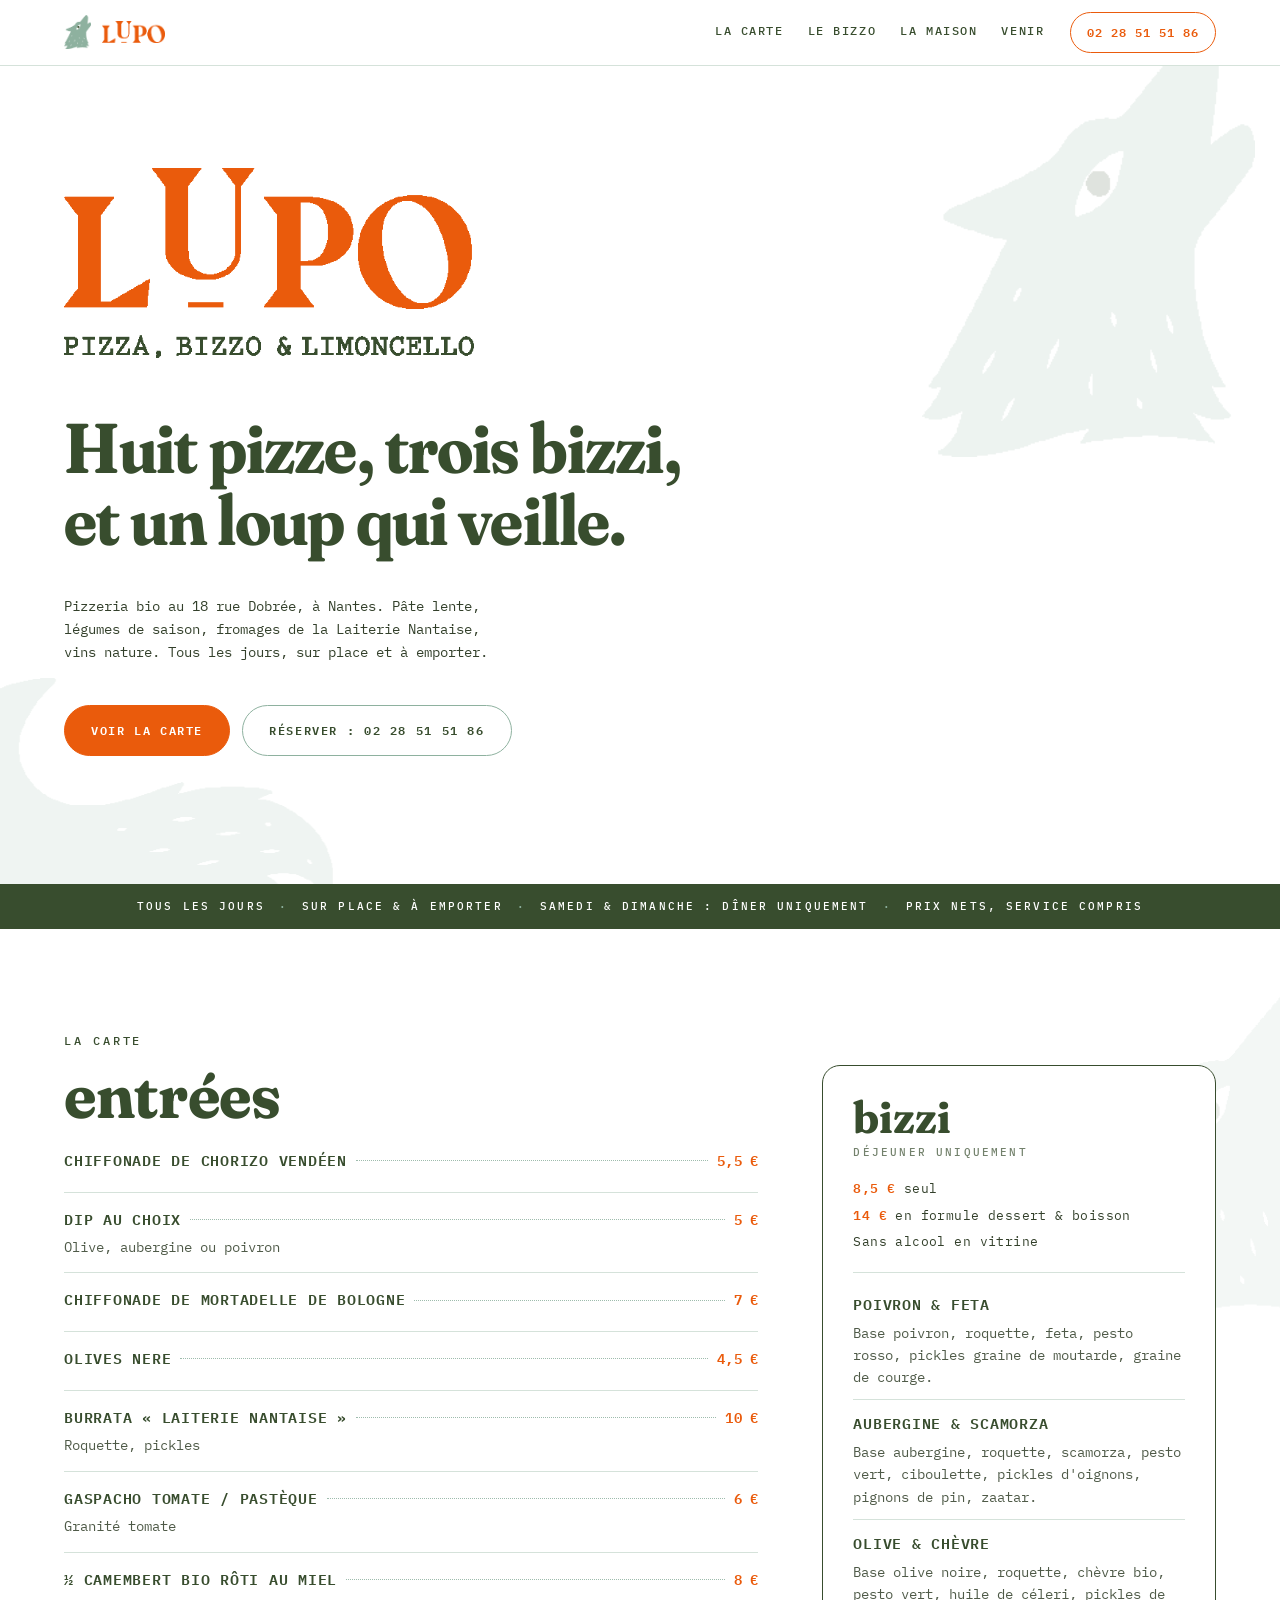
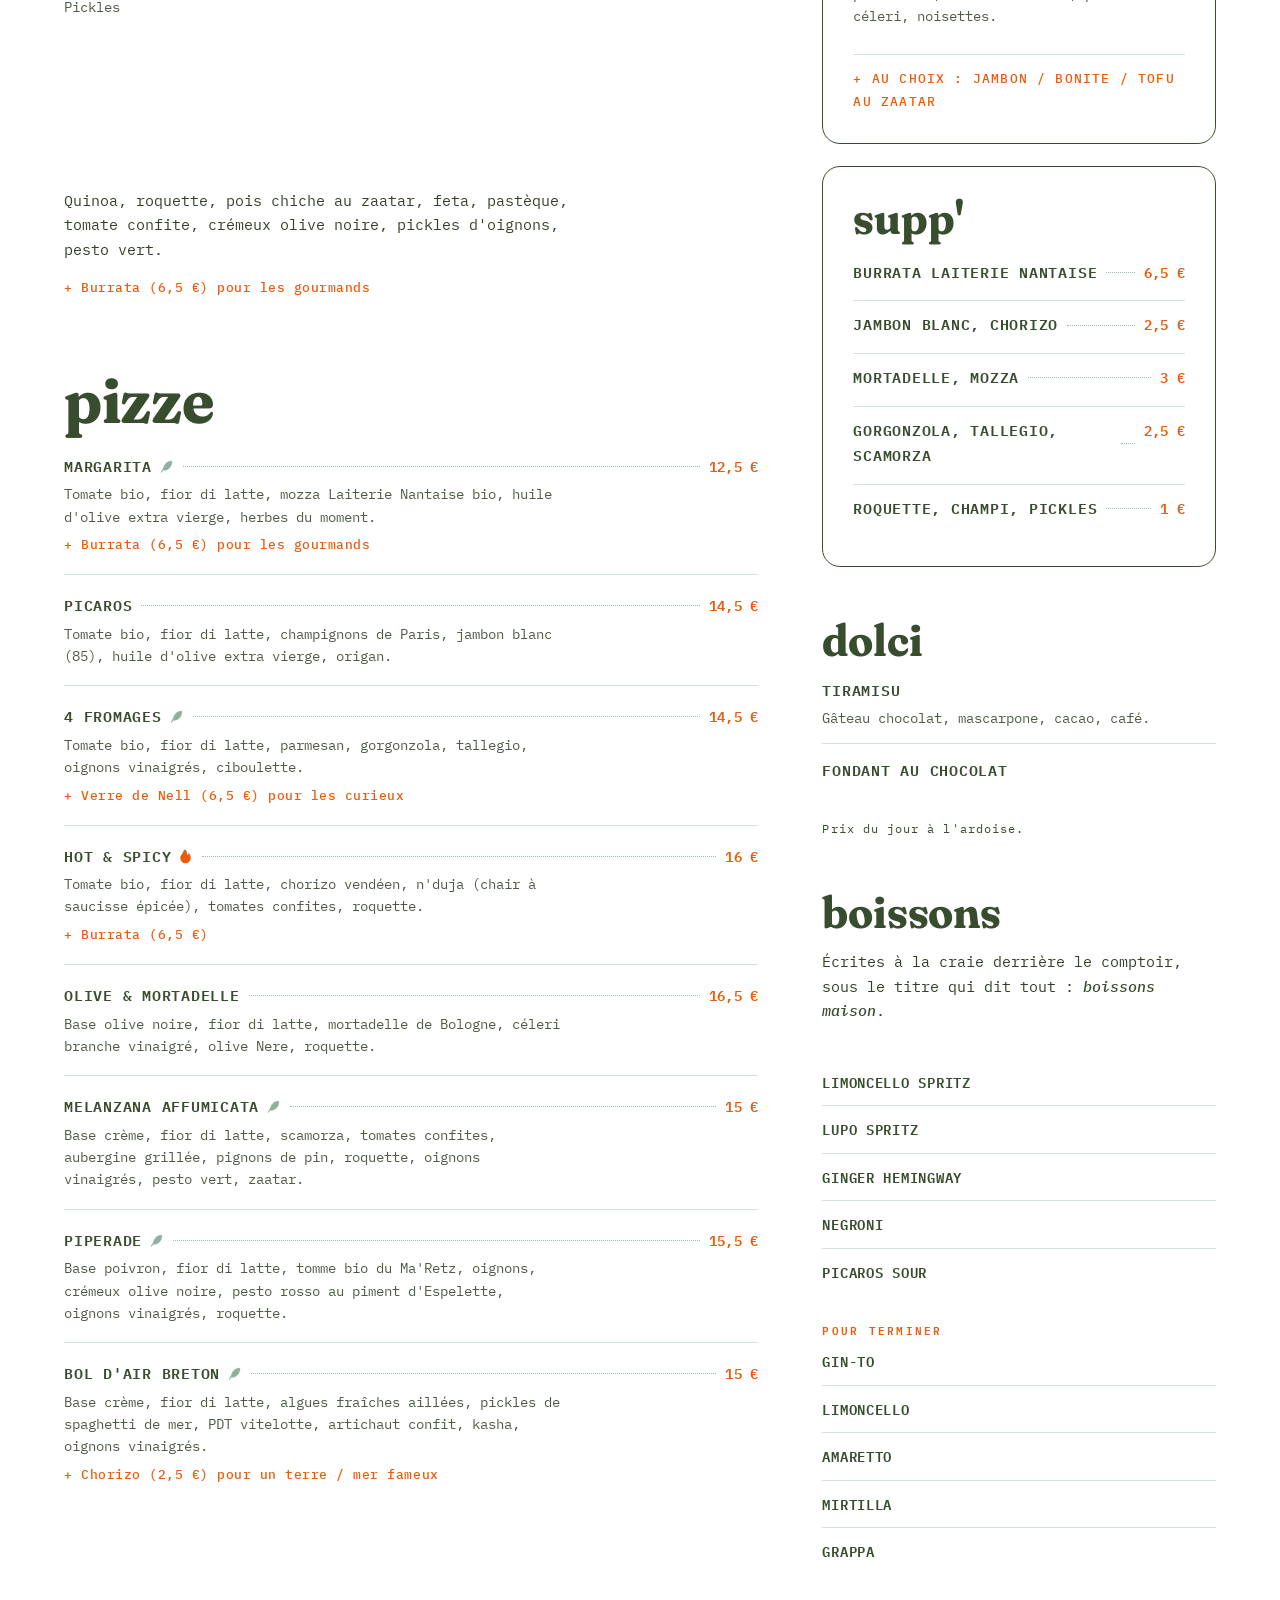
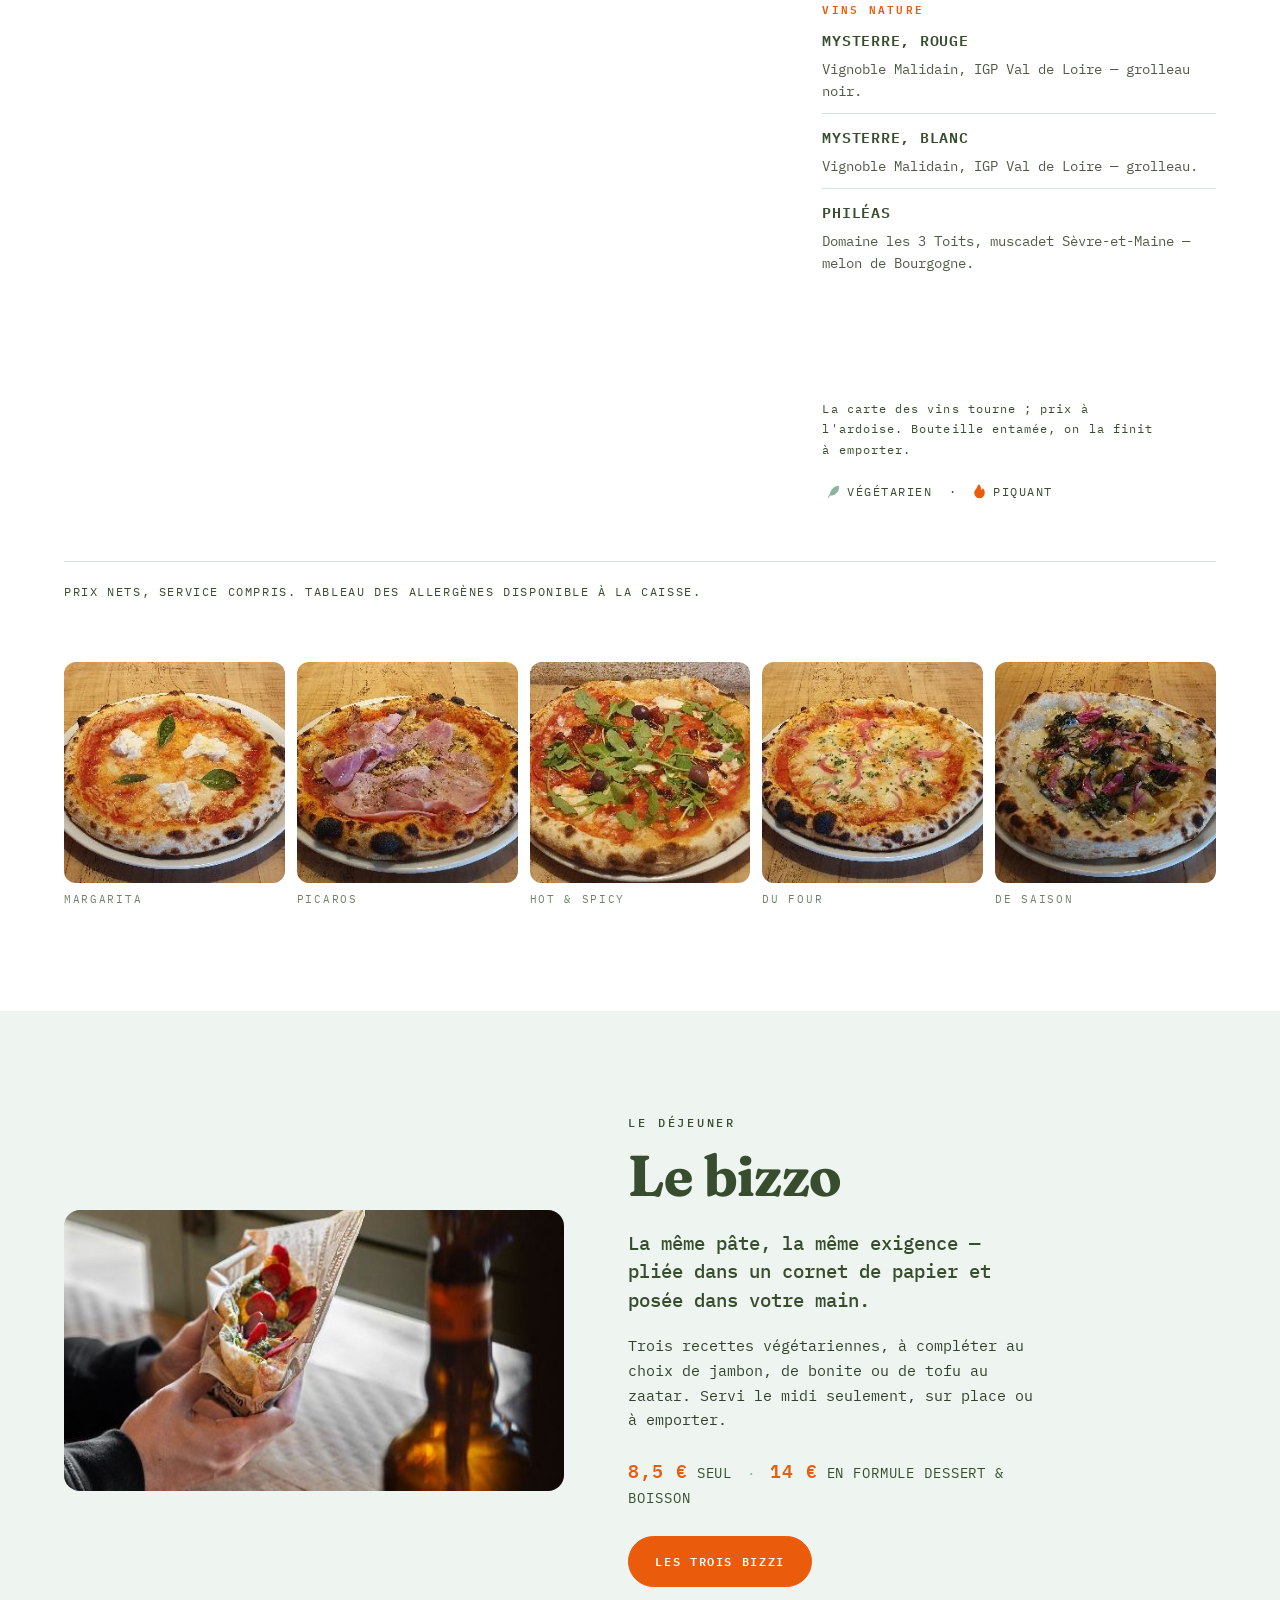
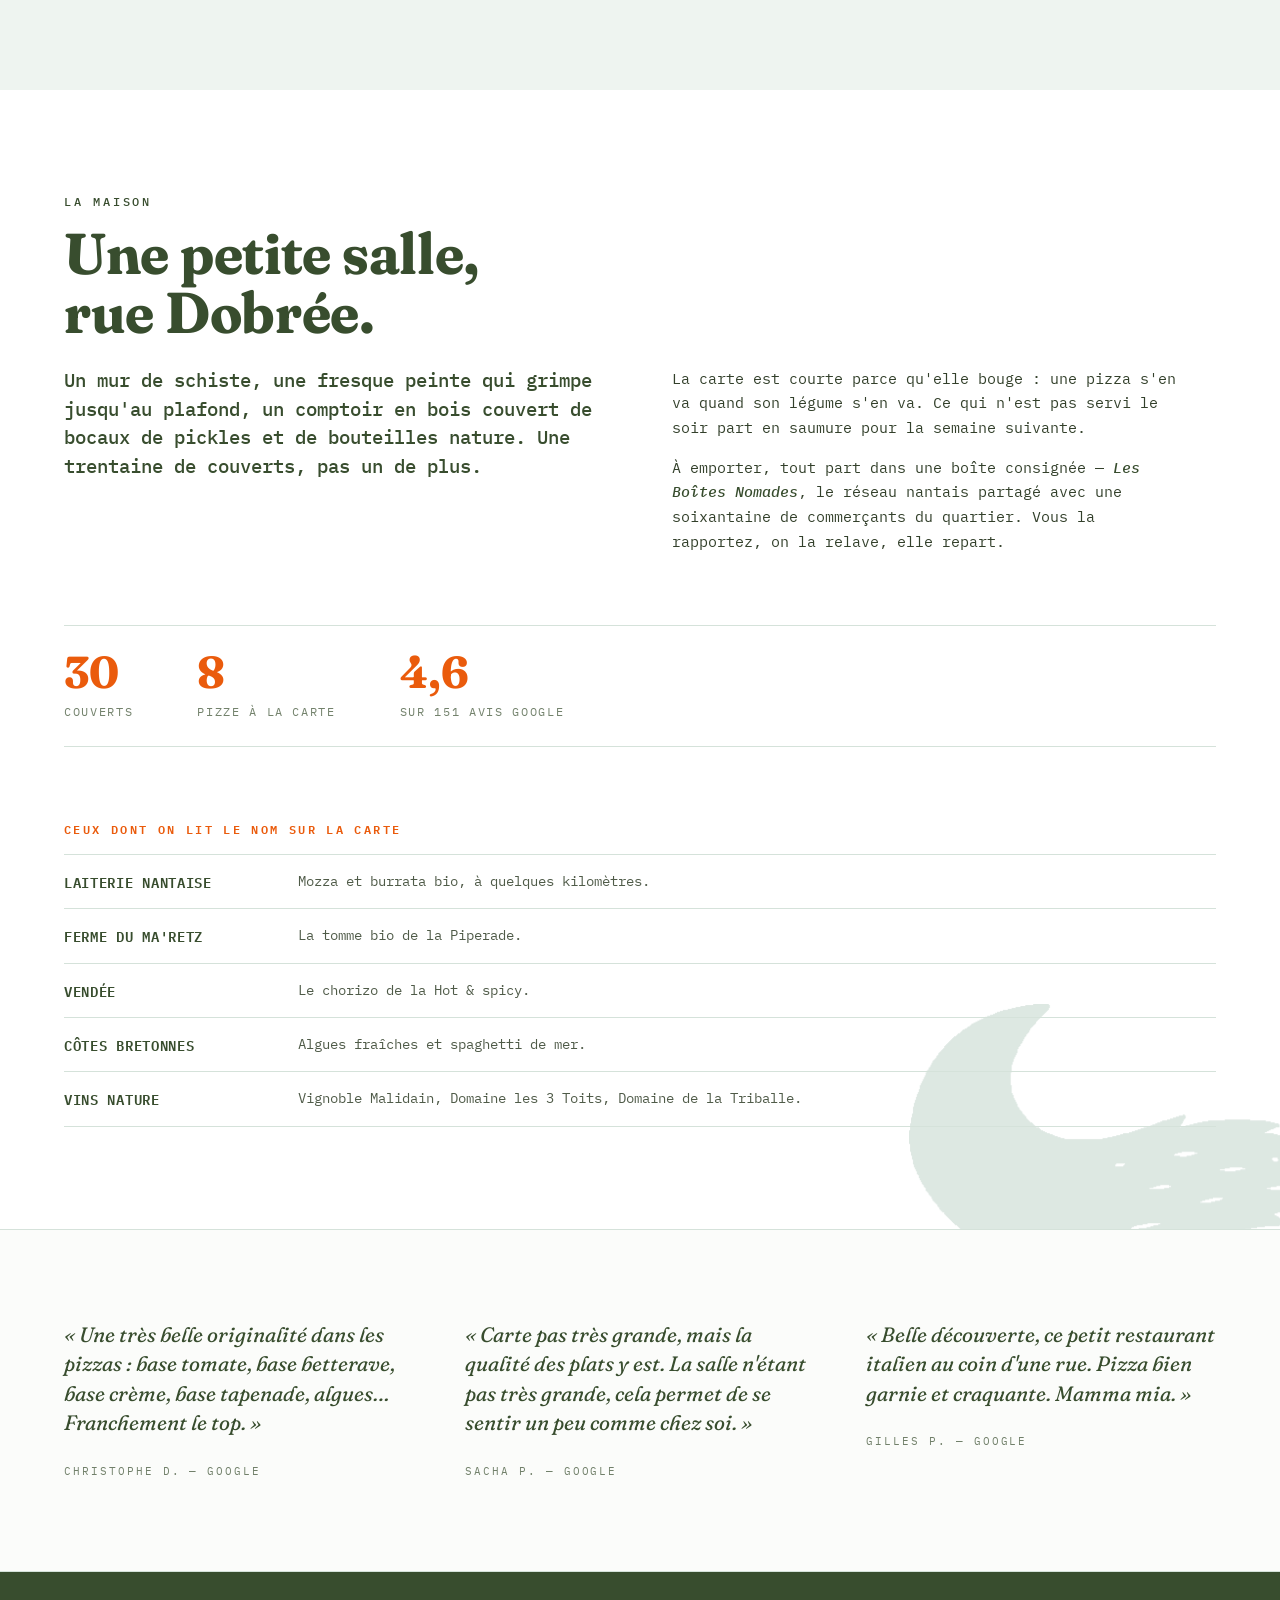
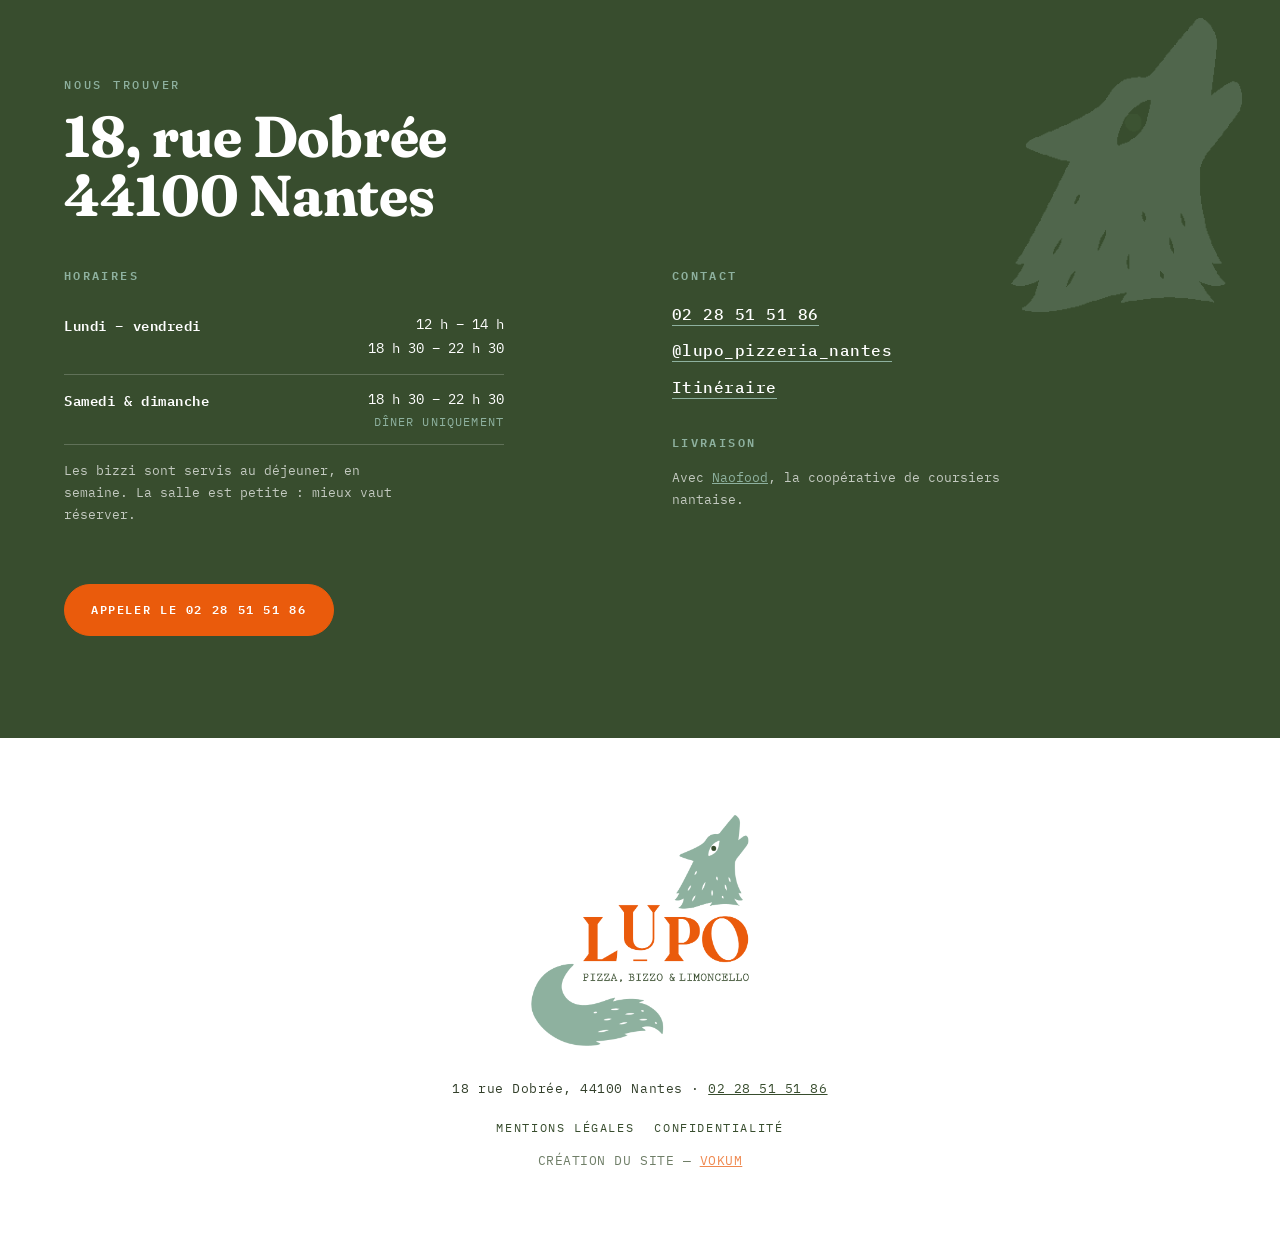
==== commit 38de9cce: "Ajoute les dolci et les boissons à la carte Deux sections absentes de la carte papier, reconstituées" ====
--- a/index.html
+++ b/index.html
@@ -4,7 +4,7 @@
 <meta charset="UTF-8">
 <meta name="viewport" content="width=device-width, initial-scale=1.0">
 <title>Lupo — Pizza, bizzo &amp; limoncello · 18 rue Dobrée, Nantes</title>
-<meta name="description" content="Lupo, pizzeria bio au 18 rue Dobrée à Nantes. Huit pizze de 12,50 € à 16,50 €, entrées, salade, et les bizzi du déjeuner à 8,50 €. Tous les jours sur place et à emporter.">
+<meta name="description" content="Lupo, pizzeria bio au 18 rue Dobrée à Nantes. Huit pizze de 12,50 € à 16,50 €, entrées, salade, dolci, cocktails maison et vins nature. Les bizzi du déjeuner à 8,50 €. Tous les jours sur place et à emporter.">
 <link rel="canonical" href="https://lupo-nantes.fr/">
 <meta property="og:type" content="restaurant">
 <meta property="og:title" content="Lupo — Pizza, bizzo &amp; limoncello, Nantes">
@@ -182,6 +182,7 @@
 
         </ul>
       </section>
+
     </div>
 
     <aside class="carte-cote" aria-label="Bizzi et suppléments">
@@ -222,6 +223,66 @@
           <li><p class="ligne"><span class="nom">Gorgonzola, tallegio, scamorza</span><span class="fil" aria-hidden="true"></span><span class="prix">2,5 €</span></p></li>
           <li><p class="ligne"><span class="nom">Roquette, champi, pickles</span><span class="fil" aria-hidden="true"></span><span class="prix">1 €</span></p></li>
         </ul>
+      </section>
+
+      <!-- dolci -->
+      <section class="bloc bloc-cote" aria-labelledby="t-dolci">
+        <h3 id="t-dolci" class="display">dolci</h3>
+        <ul class="liste" role="list">
+          <li>
+            <p class="ligne"><span class="nom">Tiramisu</span></p>
+            <p class="ing">Gâteau chocolat, mascarpone, cacao, café.</p>
+          </li>
+          <li>
+            <p class="ligne"><span class="nom">Fondant au chocolat</span></p>
+          </li>
+        </ul>
+        <p class="ardoise">Prix du jour à l'ardoise.</p>
+      </section>
+
+      <!-- boissons -->
+      <section class="bloc bloc-cote" aria-labelledby="t-boissons">
+        <h3 id="t-boissons" class="display">boissons</h3>
+        <p class="ing ing-large">Écrites à la craie derrière le comptoir, sous le titre qui dit tout&nbsp;: <em>boissons maison</em>.</p>
+
+        <h4 class="sous-groupe">Pour commencer</h4>
+        <ul class="soif" role="list">
+          <li>Limoncello spritz</li>
+          <li>Lupo spritz</li>
+          <li>Ginger Hemingway</li>
+          <li>Negroni</li>
+          <li>Picaros sour</li>
+        </ul>
+
+        <h4 class="sous-groupe">Pour terminer</h4>
+        <ul class="soif" role="list">
+          <li>Gin-to</li>
+          <li>Limoncello</li>
+          <li>Amaretto</li>
+          <li>Mirtilla</li>
+          <li>Grappa</li>
+        </ul>
+
+        <h4 class="sous-groupe">Vins nature</h4>
+        <ul class="liste liste-serree" role="list">
+          <li>
+            <p class="ligne"><span class="nom">Mysterre, rouge</span></p>
+            <p class="ing">Vignoble Malidain, IGP Val de Loire — grolleau noir.</p>
+          </li>
+          <li>
+            <p class="ligne"><span class="nom">Mysterre, blanc</span></p>
+            <p class="ing">Vignoble Malidain, IGP Val de Loire — grolleau.</p>
+          </li>
+          <li>
+            <p class="ligne"><span class="nom">Philéas</span></p>
+            <p class="ing">Domaine les 3 Toits, muscadet Sèvre-et-Maine — melon de Bourgogne.</p>
+          </li>
+          <li>
+            <p class="ligne"><span class="nom">Le Rouge de la Rainette</span></p>
+            <p class="ing">Domaine de la Triballe, IGP Val de Montferrand — carignan, grenache, syrah.</p>
+          </li>
+        </ul>
+        <p class="ardoise">La carte des vins tourne&nbsp;; prix à l'ardoise. Bouteille entamée, on la finit à emporter.</p>
       </section>
 
       <p class="legende"><svg class="pic pic-veg" viewBox="0 0 20 20" aria-hidden="true"><path d="M17 3c0 8-5 12-11 12 0-8 5-12 11-12z"/><path d="M3 18C6 12 11 7 16 4" fill="none" stroke-width="1.4"/></svg> Végétarien &nbsp;·&nbsp; <svg class="pic pic-feu" viewBox="0 0 20 20" aria-hidden="true"><path d="M10 1c3 4 1 5 3 7 1-1 1-2 1-3 2 2 3 4 3 7a7 7 0 1 1-14 0c0-4 4-6 5-11z"/></svg> Piquant</p>
--- a/styles.css
+++ b/styles.css
@@ -211,14 +211,49 @@
   font-size:.82rem;text-transform:uppercase;letter-spacing:.09em;
 }
 
+/* sous-groupes de la carte (boissons) */
+.sous-groupe{
+  font-family:var(--mono);font-size:.7rem;font-weight:600;
+  letter-spacing:.2em;text-transform:uppercase;color:var(--orange);
+  margin:2.2em 0 .9em;
+}
+.bloc > .ing-large + .sous-groupe{margin-top:1.6em}
+
+/* listes sans prix : les noms seuls, en deux colonnes */
+.soif{
+  list-style:none;margin:0;padding:0;
+  display:grid;grid-template-columns:repeat(2,1fr);
+  column-gap:clamp(20px,3vw,44px);
+}
+.soif li{
+  padding:11px 0;border-top:1px solid var(--sauge-clair);
+  font-weight:600;font-size:.9rem;letter-spacing:.05em;
+  text-transform:uppercase;color:var(--vert);
+}
+.soif li:nth-child(-n+2){border-top:none;padding-top:0}
+@media(max-width:560px){
+  .soif{grid-template-columns:1fr}
+  .soif li:nth-child(2){border-top:1px solid var(--sauge-clair);padding-top:11px}
+}
+
+.ardoise{
+  margin:1.4em 0 0;font-size:.74rem;letter-spacing:.09em;
+  color:var(--vert);opacity:.72;max-width:48ch;
+}
+
 /* pictos */
 .pic{width:15px;height:15px;flex:0 0 auto}
 .pic-veg{fill:var(--sauge);stroke:var(--sauge)}
 .pic-feu{fill:var(--orange);stroke:none}
 
 /* cadres bizzi + supp' */
-.carte-cote{position:sticky;top:88px;display:flex;flex-direction:column;gap:22px}
-@media(max-width:960px){.carte-cote{position:static}}
+.carte-cote{display:flex;flex-direction:column;gap:22px}
+/* dolci et boissons : blocs simples sous les deux encadrés */
+.bloc-cote{margin:clamp(18px,2.4vw,30px) 0 0}
+.bloc-cote:last-of-type{margin-bottom:0}
+.bloc-cote .display{font-size:clamp(2rem,3.6vw,2.8rem)}
+.bloc-cote .soif{grid-template-columns:1fr}
+.bloc-cote .soif li:nth-child(2){border-top:1px solid var(--sauge-clair);padding-top:11px}
 .cadre{
   border:1.5px solid var(--vert);border-radius:18px;
   padding:clamp(20px,2.4vw,30px);background:var(--blanc);
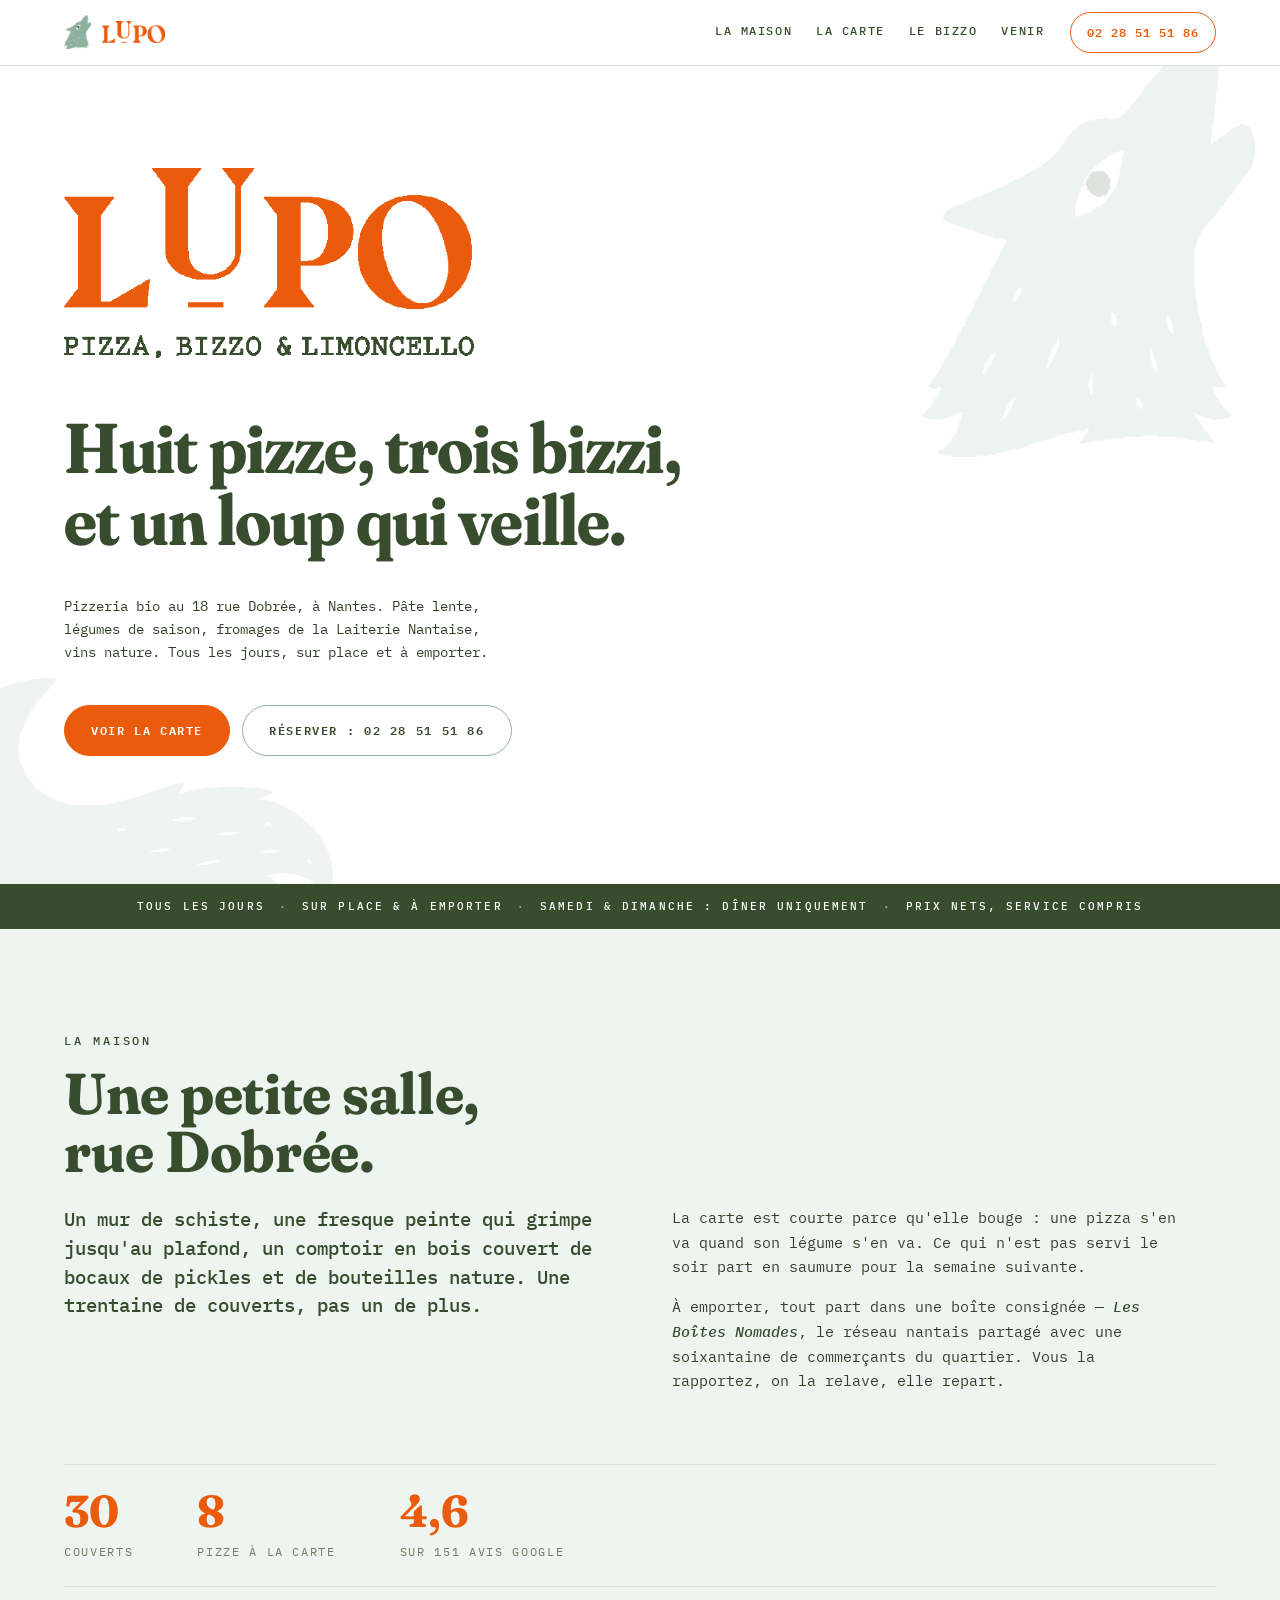
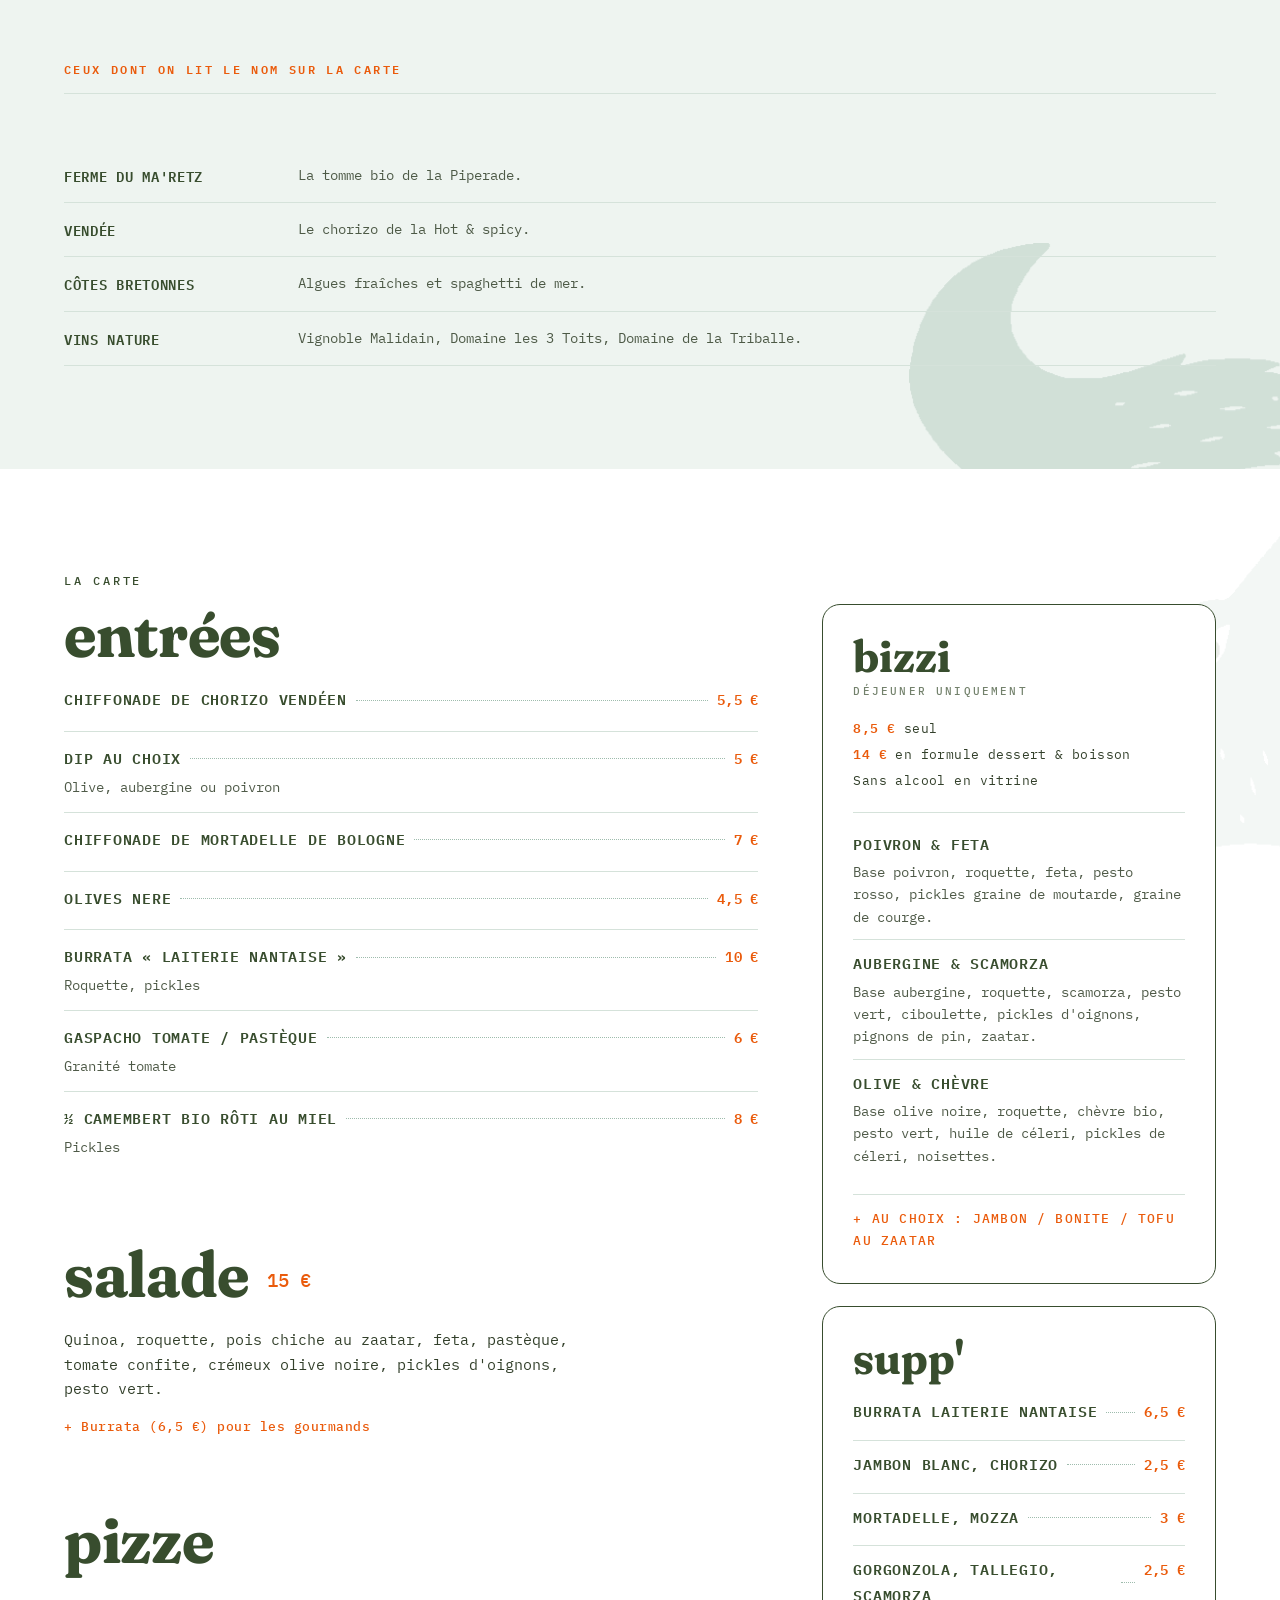
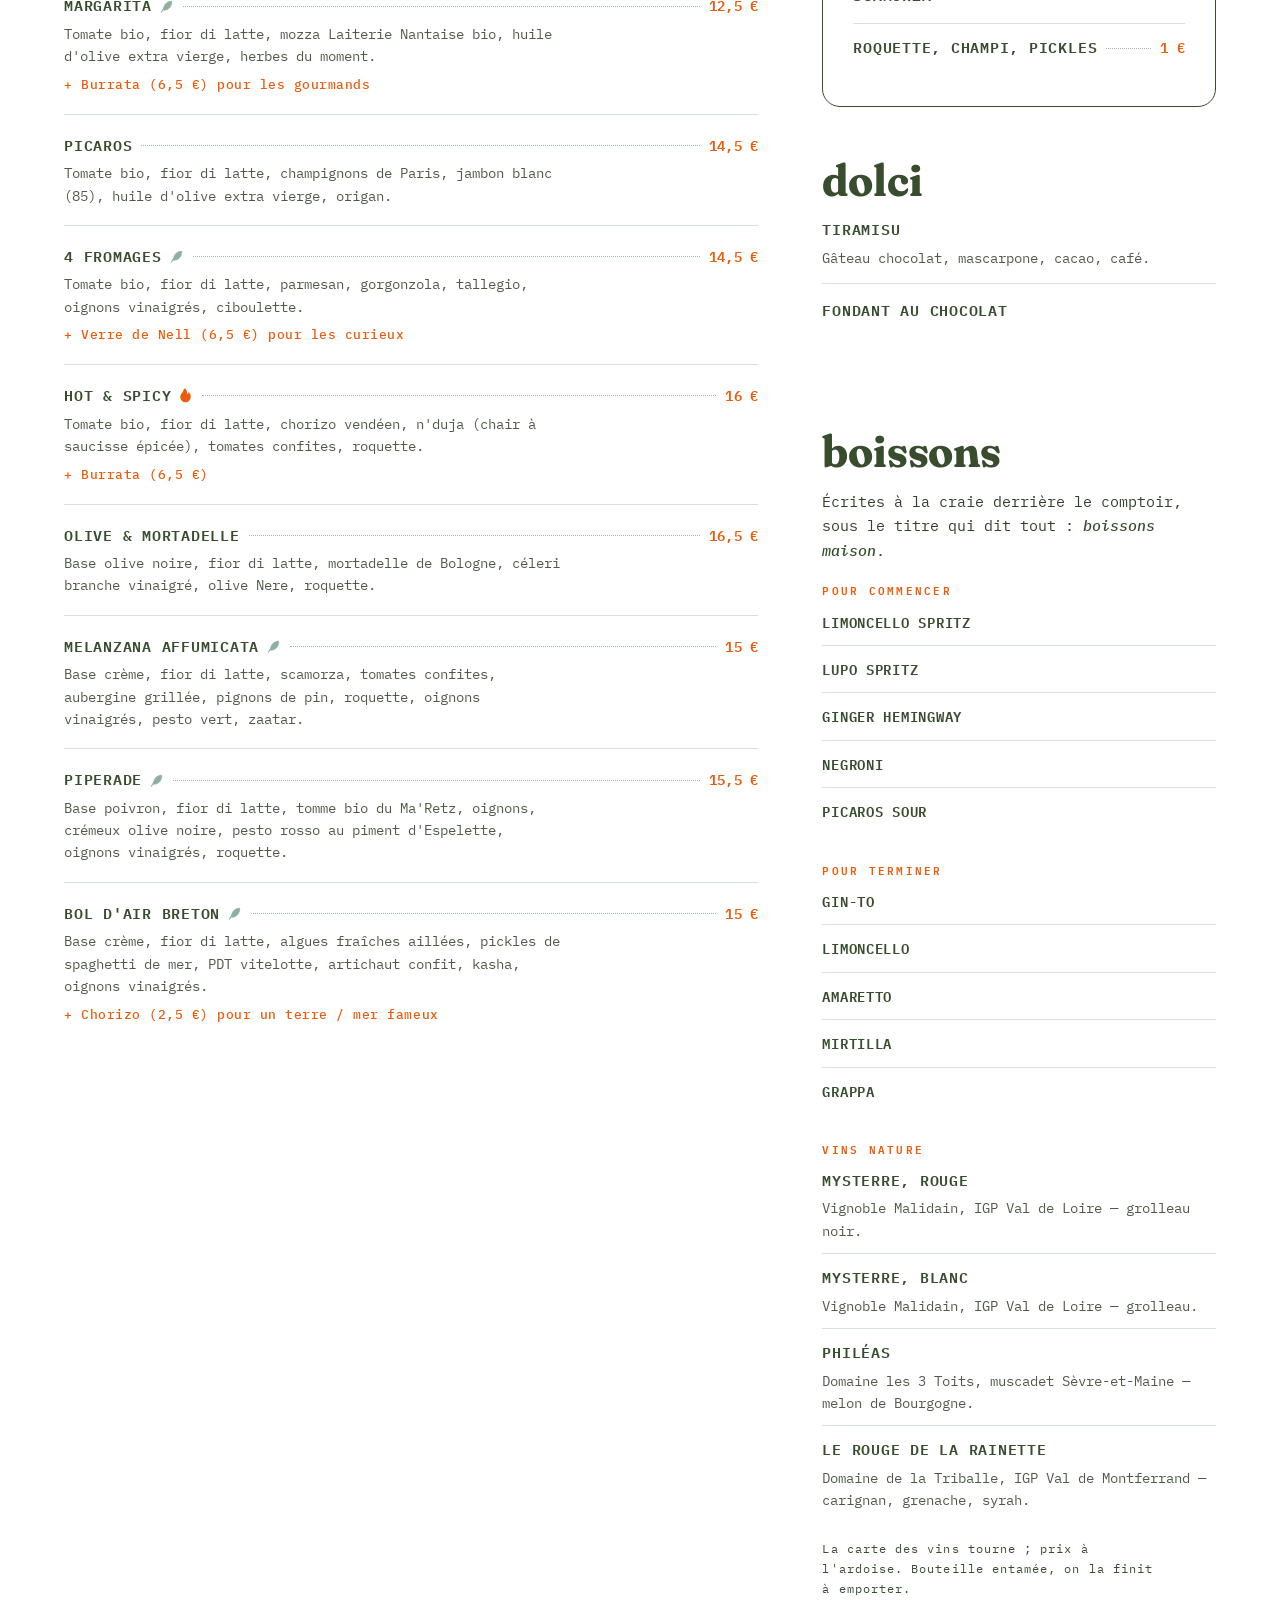
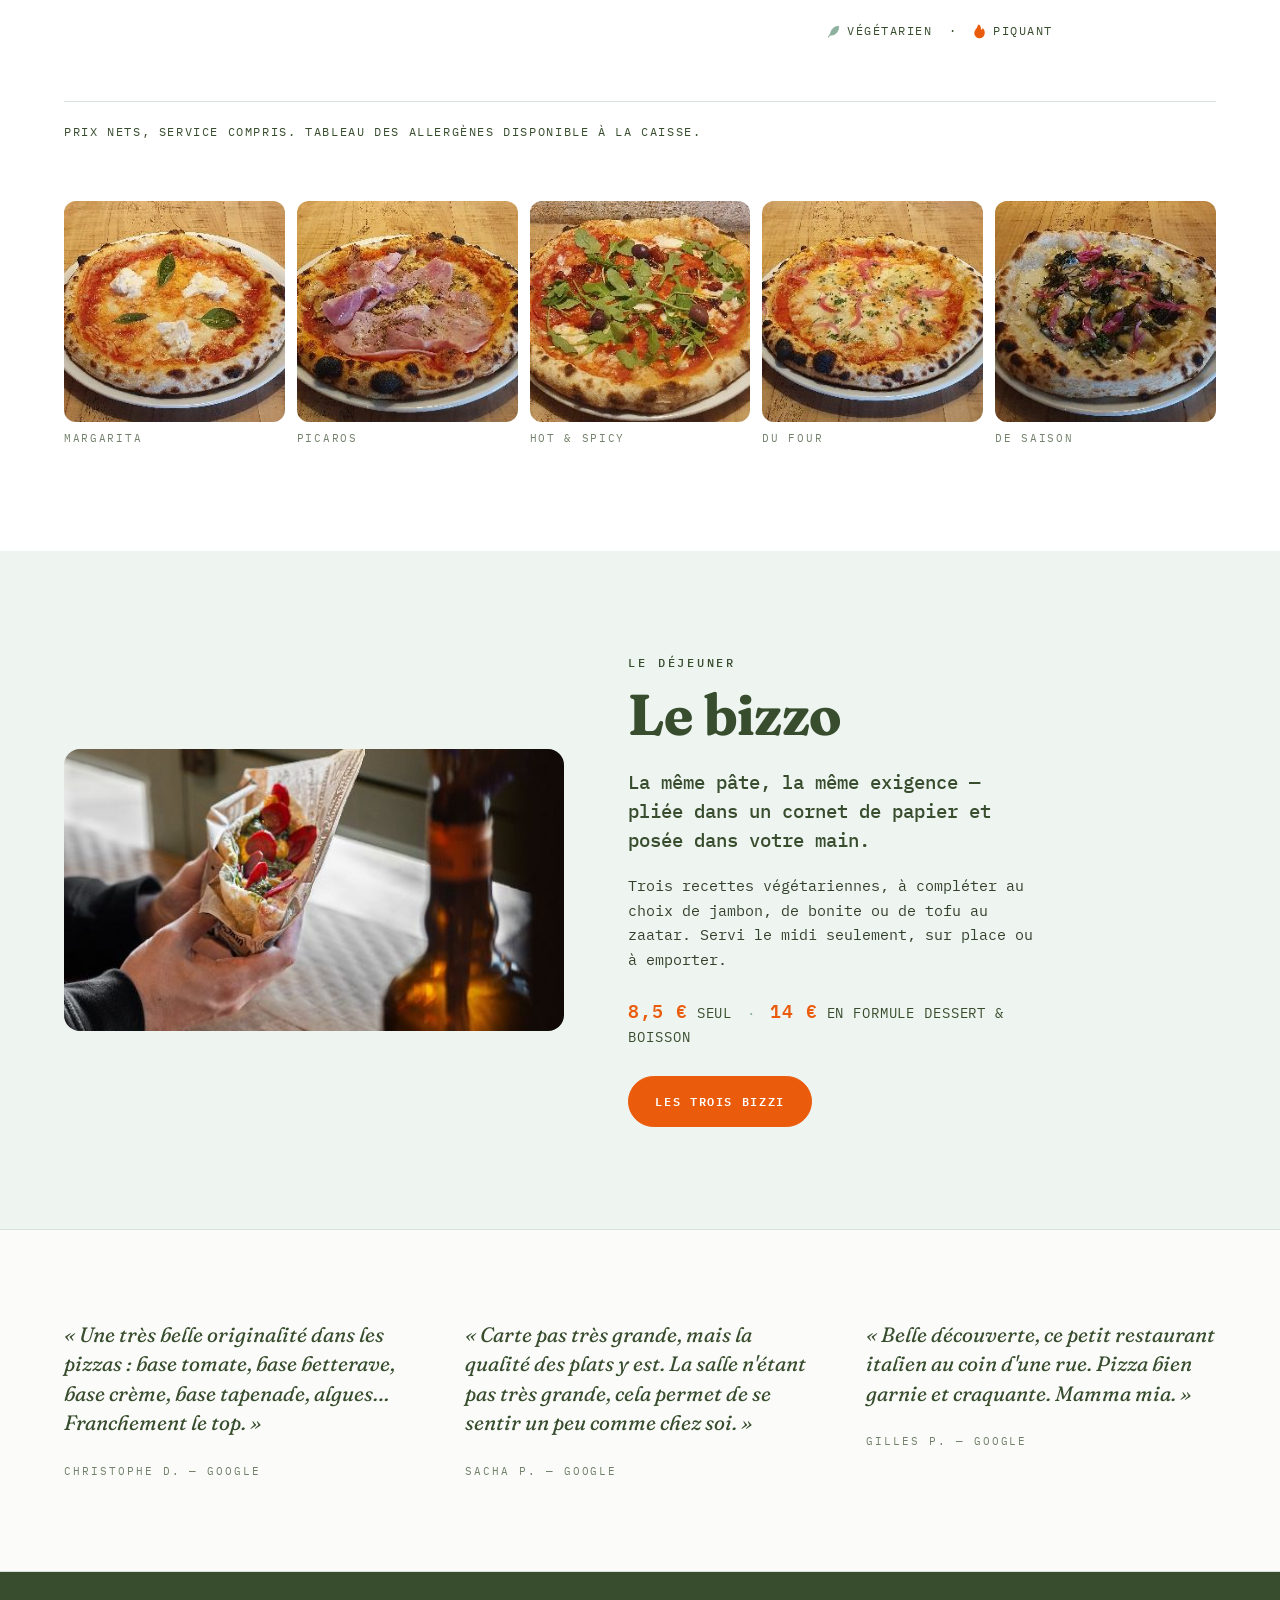
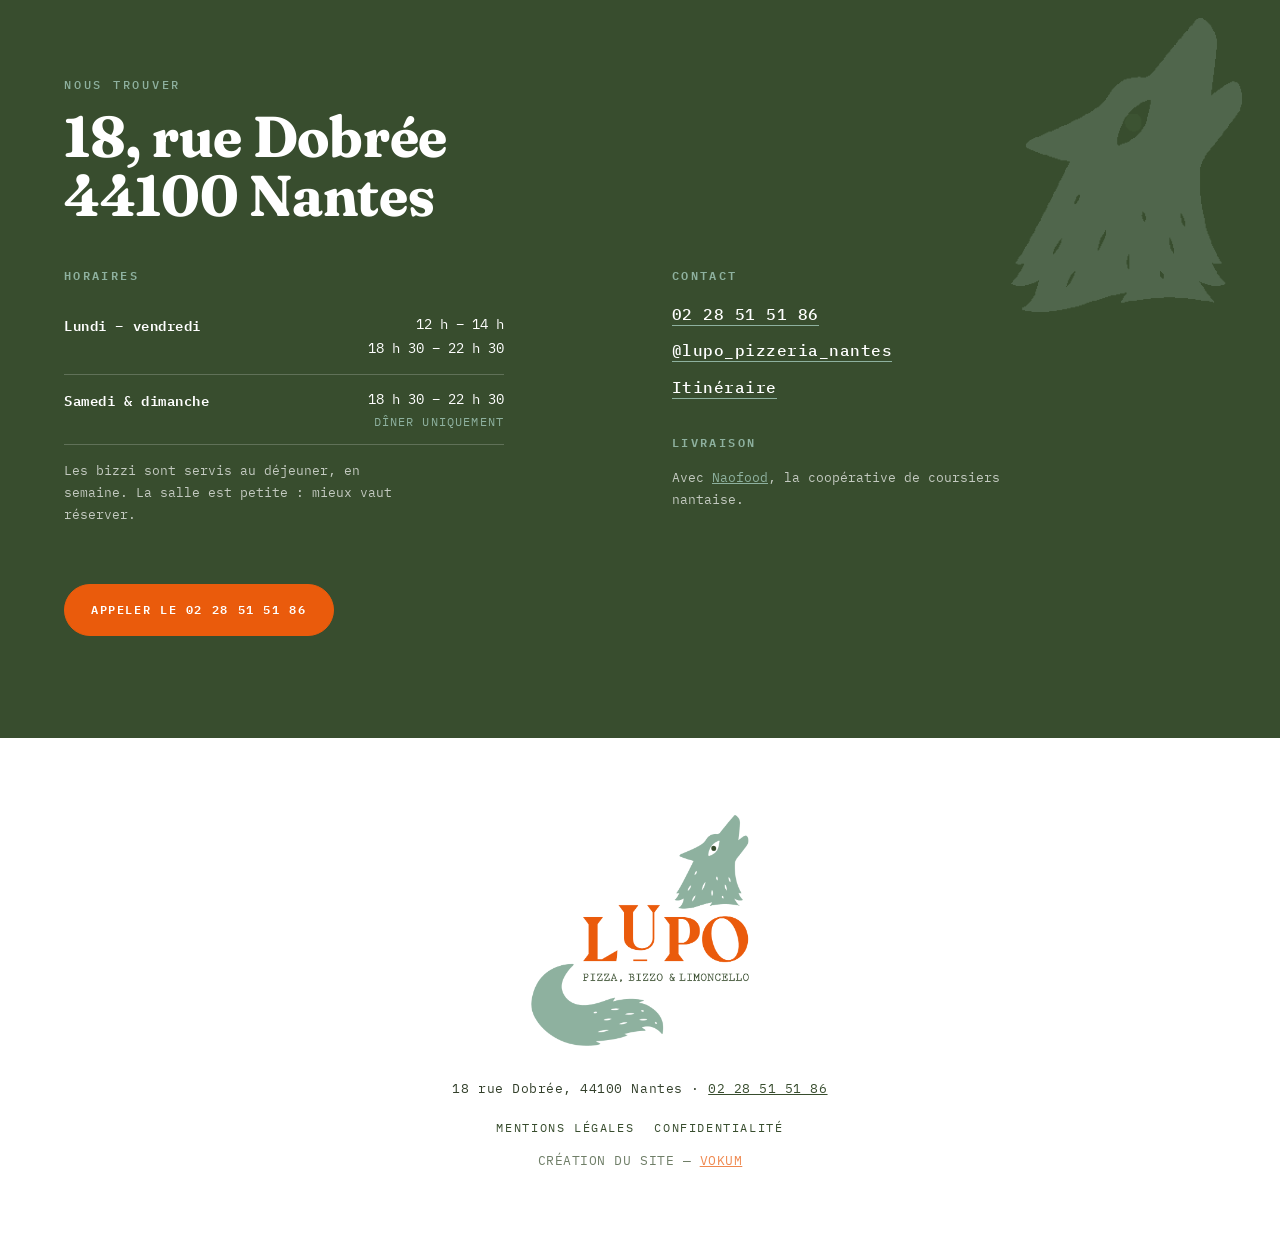
==== commit 96a6afcc: "Place « La maison » avant « La carte » La section se termine sur « ceux dont on lit le nom sur la ca" ====
--- a/index.html
+++ b/index.html
@@ -68,9 +68,9 @@
     <img src="assets/lupo-seul.png" alt="Lupo" width="555" height="192" class="marque-mot">
   </a>
   <nav class="nav" aria-label="Navigation principale">
+    <a href="#maison">La maison</a>
     <a href="#carte">La carte</a>
     <a href="#bizzo">Le bizzo</a>
-    <a href="#maison">La maison</a>
     <a href="#venir">Venir</a>
   </nav>
   <a class="tel" href="tel:+33228515186">02 28 51 51 86</a>
@@ -98,6 +98,38 @@
 <div class="bandeau">
   <p><span>Tous les jours</span><i aria-hidden="true">·</i><span>Sur place &amp; à emporter</span><i aria-hidden="true">·</i><span>Samedi &amp; dimanche&nbsp;: dîner uniquement</span><i aria-hidden="true">·</i><span>Prix nets, service compris</span></p>
 </div>
+
+<!-- ═══ LA MAISON ═══ -->
+<section class="maison" id="maison" aria-labelledby="t-maison">
+  <img class="filigrane filigrane-maison" src="assets/loup-queue.png" alt="" width="445" height="277" aria-hidden="true">
+  <div class="maison-in">
+    <p class="oeil">La maison</p>
+    <h2 id="t-maison" class="display display-h2">Une petite salle,<br>rue Dobrée.</h2>
+
+    <div class="maison-cols">
+      <p class="chapo">Un mur de schiste, une fresque peinte qui grimpe jusqu'au plafond, un comptoir en bois couvert de bocaux de pickles et de bouteilles nature. Une trentaine de couverts, pas un de plus.</p>
+      <div>
+        <p class="ing ing-large">La carte est courte parce qu'elle bouge&nbsp;: une pizza s'en va quand son légume s'en va. Ce qui n'est pas servi le soir part en saumure pour la semaine suivante.</p>
+        <p class="ing ing-large">À emporter, tout part dans une boîte consignée — <em>Les Boîtes Nomades</em>, le réseau nantais partagé avec une soixantaine de commerçants du quartier. Vous la rapportez, on la relave, elle repart.</p>
+      </div>
+    </div>
+
+    <ul class="chiffres" role="list">
+      <li><strong>30</strong><span>couverts</span></li>
+      <li><strong>8</strong><span>pizze à la carte</span></li>
+      <li><strong>4,6</strong><span>sur 151 avis Google</span></li>
+    </ul>
+
+    <h3 class="sous-titre">Ceux dont on lit le nom sur la carte</h3>
+    <ul class="meute" role="list">
+      <li><span class="mn">Laiterie Nantaise</span><span class="md">Mozza et burrata bio, à quelques kilomètres.</span></li>
+      <li><span class="mn">Ferme du Ma'Retz</span><span class="md">La tomme bio de la Piperade.</span></li>
+      <li><span class="mn">Vendée</span><span class="md">Le chorizo de la Hot &amp; spicy.</span></li>
+      <li><span class="mn">Côtes bretonnes</span><span class="md">Algues fraîches et spaghetti de mer.</span></li>
+      <li><span class="mn">Vins nature</span><span class="md">Vignoble Malidain, Domaine les 3 Toits, Domaine de la Triballe.</span></li>
+    </ul>
+  </div>
+</section>
 
 <!-- ═══ LA CARTE ═══ -->
 <section class="carte" id="carte" aria-labelledby="t-carte">
@@ -313,38 +345,6 @@
     <p class="ing ing-large">Trois recettes végétariennes, à compléter au choix de jambon, de bonite ou de tofu au zaatar. Servi le midi seulement, sur place ou à emporter.</p>
     <p class="prix-fort"><strong>8,5 €</strong> seul <i aria-hidden="true">·</i> <strong>14 €</strong> en formule dessert &amp; boisson</p>
     <a class="bt bt-plein" href="#carte">Les trois bizzi</a>
-  </div>
-</section>
-
-<!-- ═══ LA MAISON ═══ -->
-<section class="maison" id="maison" aria-labelledby="t-maison">
-  <img class="filigrane filigrane-maison" src="assets/loup-queue.png" alt="" width="445" height="277" aria-hidden="true">
-  <div class="maison-in">
-    <p class="oeil">La maison</p>
-    <h2 id="t-maison" class="display display-h2">Une petite salle,<br>rue Dobrée.</h2>
-
-    <div class="maison-cols">
-      <p class="chapo">Un mur de schiste, une fresque peinte qui grimpe jusqu'au plafond, un comptoir en bois couvert de bocaux de pickles et de bouteilles nature. Une trentaine de couverts, pas un de plus.</p>
-      <div>
-        <p class="ing ing-large">La carte est courte parce qu'elle bouge&nbsp;: une pizza s'en va quand son légume s'en va. Ce qui n'est pas servi le soir part en saumure pour la semaine suivante.</p>
-        <p class="ing ing-large">À emporter, tout part dans une boîte consignée — <em>Les Boîtes Nomades</em>, le réseau nantais partagé avec une soixantaine de commerçants du quartier. Vous la rapportez, on la relave, elle repart.</p>
-      </div>
-    </div>
-
-    <ul class="chiffres" role="list">
-      <li><strong>30</strong><span>couverts</span></li>
-      <li><strong>8</strong><span>pizze à la carte</span></li>
-      <li><strong>4,6</strong><span>sur 151 avis Google</span></li>
-    </ul>
-
-    <h3 class="sous-titre">Ceux dont on lit le nom sur la carte</h3>
-    <ul class="meute" role="list">
-      <li><span class="mn">Laiterie Nantaise</span><span class="md">Mozza et burrata bio, à quelques kilomètres.</span></li>
-      <li><span class="mn">Ferme du Ma'Retz</span><span class="md">La tomme bio de la Piperade.</span></li>
-      <li><span class="mn">Vendée</span><span class="md">Le chorizo de la Hot &amp; spicy.</span></li>
-      <li><span class="mn">Côtes bretonnes</span><span class="md">Algues fraîches et spaghetti de mer.</span></li>
-      <li><span class="mn">Vins nature</span><span class="md">Vignoble Malidain, Domaine les 3 Toits, Domaine de la Triballe.</span></li>
-    </ul>
   </div>
 </section>
 
--- a/styles.css
+++ b/styles.css
@@ -322,7 +322,11 @@
 @media(max-width:860px){.bizzo{grid-template-columns:1fr}}
 
 /* ── La maison ──────────────────────────── */
-.maison{position:relative;overflow:hidden;padding:clamp(56px,8vw,110px) var(--gap)}
+.maison{
+  position:relative;overflow:hidden;
+  background:var(--sauge-pale);
+  padding:clamp(56px,8vw,110px) var(--gap);
+}
 .maison-in{position:relative;z-index:2;max-width:1180px;margin:0 auto}
 .maison-cols{
   display:grid;grid-template-columns:1fr 1fr;gap:clamp(28px,5vw,72px);
